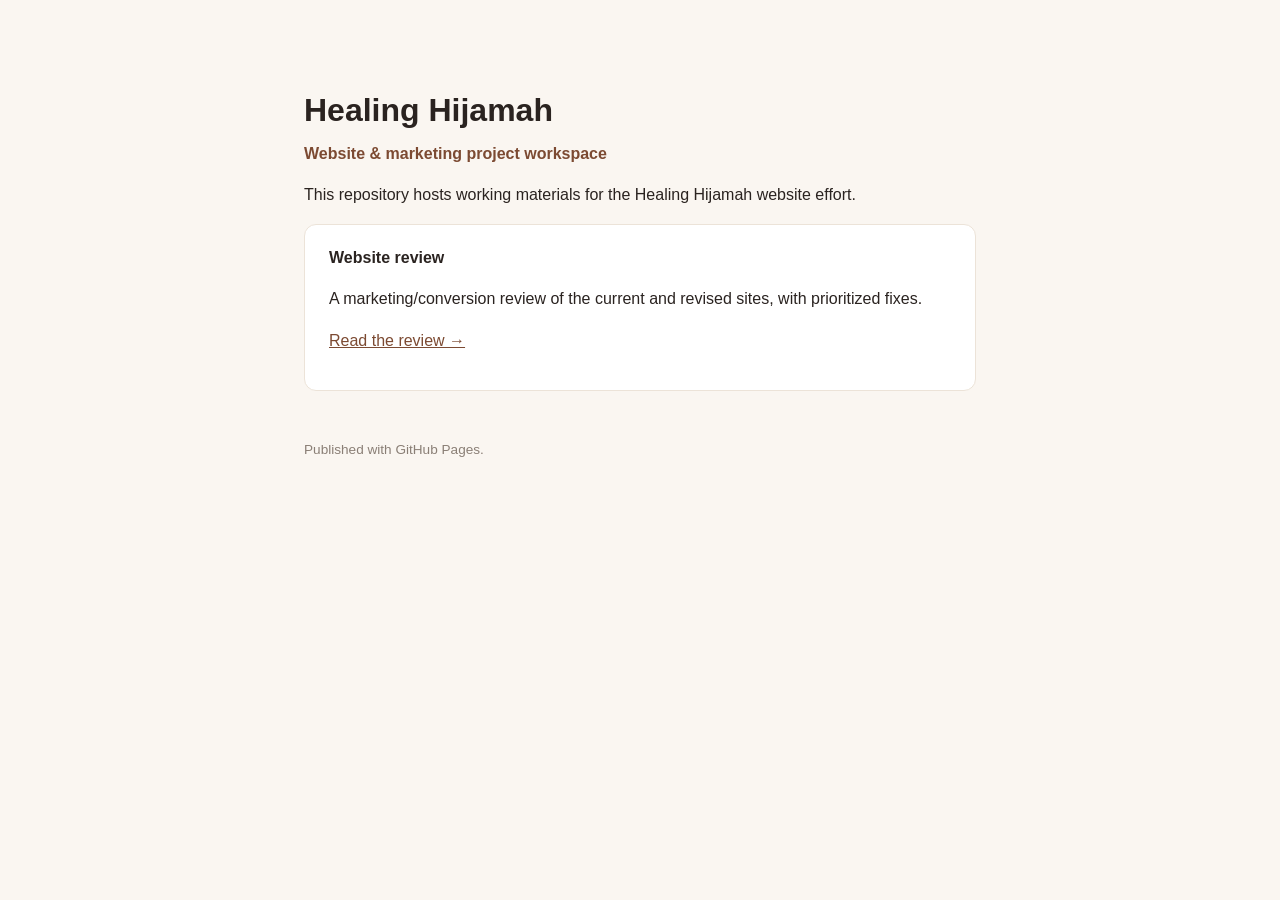
==== index.html @ 4ba26ac6 "Initial commit: website review + GitHub Pages landing" ====
<!DOCTYPE html>
<html lang="en">
<head>
  <meta charset="UTF-8" />
  <meta name="viewport" content="width=device-width, initial-scale=1.0" />
  <title>Healing Hijamah — Project</title>
  <style>
    :root { --ink: #2a2320; --accent: #7c4a32; --bg: #faf6f1; }
    * { box-sizing: border-box; }
    body {
      margin: 0; font-family: -apple-system, Segoe UI, Roboto, Helvetica, Arial, sans-serif;
      color: var(--ink); background: var(--bg); line-height: 1.6;
    }
    .wrap { max-width: 720px; margin: 0 auto; padding: 4rem 1.5rem; }
    h1 { font-size: 2rem; margin-bottom: .25rem; }
    .sub { color: var(--accent); font-weight: 600; margin-top: 0; }
    a { color: var(--accent); }
    .card { background: #fff; border: 1px solid #ece3d8; border-radius: 12px; padding: 1.25rem 1.5rem; margin: 1rem 0; }
    footer { margin-top: 3rem; font-size: .85rem; color: #8a7f76; }
  </style>
</head>
<body>
  <div class="wrap">
    <h1>Healing Hijamah</h1>
    <p class="sub">Website &amp; marketing project workspace</p>
    <p>This repository hosts working materials for the Healing Hijamah website effort.</p>
    <div class="card">
      <strong>Website review</strong>
      <p>A marketing/conversion review of the current and revised sites, with prioritized fixes.</p>
      <p><a href="website-review.md">Read the review &rarr;</a></p>
    </div>
    <footer>Published with GitHub Pages.</footer>
  </div>
</body>
</html>
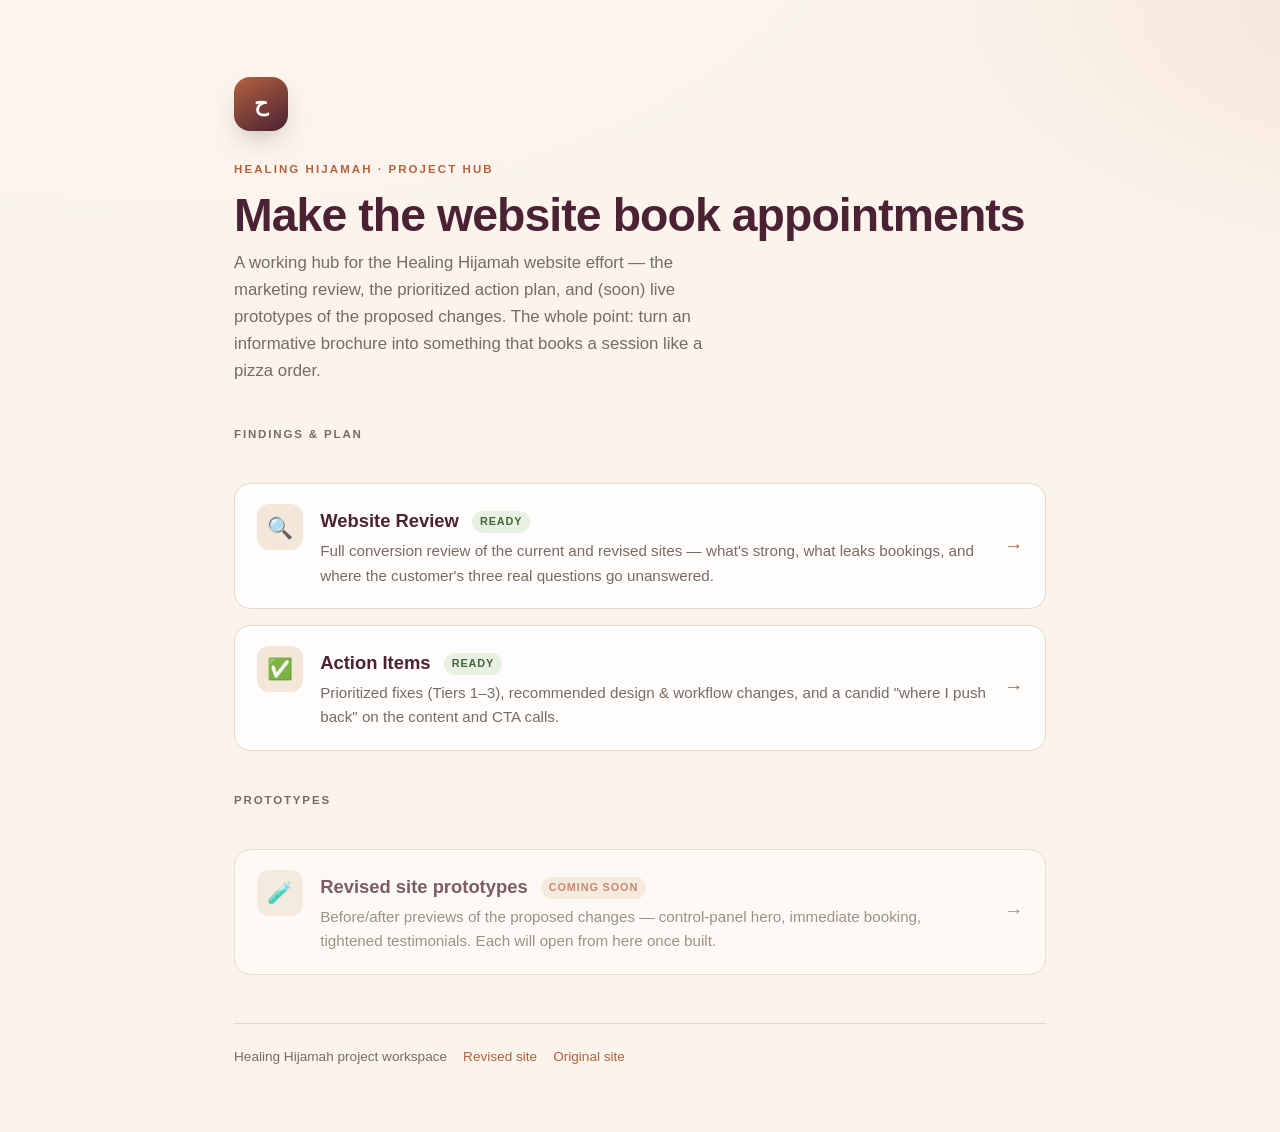
==== commit 4e1313d5: "Add action items, branded project hub, README hub link" ====
--- a/index.html
+++ b/index.html
@@ -3,33 +3,150 @@
 <head>
   <meta charset="UTF-8" />
   <meta name="viewport" content="width=device-width, initial-scale=1.0" />
-  <title>Healing Hijamah — Project</title>
+  <title>Healing Hijamah — Project Hub</title>
   <style>
-    :root { --ink: #2a2320; --accent: #7c4a32; --bg: #faf6f1; }
+    :root {
+      --plum: #4a2233;
+      --plum-deep: #36172459;
+      --clay: #b4623f;
+      --clay-soft: #c98062;
+      --sand: #f3e7da;
+      --cream: #faf4ec;
+      --ink: #2c2220;
+      --muted: #7a6a60;
+      --line: #e7d8c8;
+    }
     * { box-sizing: border-box; }
+    html, body { margin: 0; }
     body {
-      margin: 0; font-family: -apple-system, Segoe UI, Roboto, Helvetica, Arial, sans-serif;
-      color: var(--ink); background: var(--bg); line-height: 1.6;
+      font-family: ui-sans-serif, -apple-system, "Segoe UI", Roboto, Helvetica, Arial, sans-serif;
+      color: var(--ink);
+      background:
+        radial-gradient(1200px 600px at 15% -10%, #fff7ef 0%, rgba(255,247,239,0) 60%),
+        radial-gradient(900px 500px at 110% 0%, #f6e3d6 0%, rgba(246,227,214,0) 55%),
+        var(--cream);
+      line-height: 1.6;
+      min-height: 100vh;
     }
-    .wrap { max-width: 720px; margin: 0 auto; padding: 4rem 1.5rem; }
-    h1 { font-size: 2rem; margin-bottom: .25rem; }
-    .sub { color: var(--accent); font-weight: 600; margin-top: 0; }
-    a { color: var(--accent); }
-    .card { background: #fff; border: 1px solid #ece3d8; border-radius: 12px; padding: 1.25rem 1.5rem; margin: 1rem 0; }
-    footer { margin-top: 3rem; font-size: .85rem; color: #8a7f76; }
+    .wrap { max-width: 860px; margin: 0 auto; padding: clamp(2.5rem, 6vw, 5rem) 1.5rem 4rem; }
+
+    /* Header */
+    .eyebrow {
+      text-transform: uppercase; letter-spacing: .18em; font-size: .72rem; font-weight: 700;
+      color: var(--clay);
+    }
+    h1 {
+      font-size: clamp(2rem, 5vw, 2.9rem); line-height: 1.1; margin: .4rem 0 .6rem;
+      color: var(--plum); letter-spacing: -0.02em;
+    }
+    .lede { color: var(--muted); max-width: 54ch; margin: 0; font-size: 1.05rem; }
+
+    .crest {
+      display: inline-grid; place-items: center; width: 54px; height: 54px; border-radius: 16px;
+      background: linear-gradient(150deg, var(--clay) 0%, var(--plum) 100%);
+      color: #fff; font-weight: 800; font-size: 1.35rem; box-shadow: 0 12px 30px -14px rgba(74,34,51,.6);
+      margin-bottom: 1.1rem;
+    }
+
+    /* Cards */
+    .grid { margin-top: 2.5rem; display: grid; gap: 1rem; }
+    .card {
+      display: flex; gap: 1.1rem; align-items: flex-start;
+      text-decoration: none; color: inherit;
+      background: #fffdfb; border: 1px solid var(--line); border-radius: 16px;
+      padding: 1.25rem 1.35rem;
+      transition: transform .15s ease, box-shadow .15s ease, border-color .15s ease;
+    }
+    .card:hover {
+      transform: translateY(-2px);
+      box-shadow: 0 22px 44px -28px rgba(74,34,51,.55);
+      border-color: var(--clay-soft);
+    }
+    .card .icon {
+      flex: 0 0 auto; width: 46px; height: 46px; border-radius: 12px; display: grid; place-items: center;
+      font-size: 1.3rem; background: var(--sand); color: var(--plum);
+    }
+    .card h3 { margin: .1rem 0 .25rem; font-size: 1.15rem; color: var(--plum); }
+    .card p { margin: 0; color: var(--muted); font-size: .95rem; }
+    .card .go { margin-left: auto; align-self: center; color: var(--clay); font-weight: 700; font-size: 1.2rem; }
+
+    .tag {
+      display: inline-block; font-size: .68rem; font-weight: 700; letter-spacing: .08em;
+      text-transform: uppercase; padding: .15rem .5rem; border-radius: 999px; margin-left: .5rem;
+      vertical-align: middle;
+    }
+    .tag.ready { background: #e8f0e4; color: #46663a; }
+    .tag.soon { background: var(--sand); color: var(--clay); }
+
+    .card.soon { opacity: .72; cursor: default; }
+    .card.soon:hover { transform: none; box-shadow: none; border-color: var(--line); }
+    .card.soon .go { color: var(--muted); }
+
+    .section-label {
+      margin: 2.5rem 0 .25rem; font-size: .72rem; font-weight: 700; letter-spacing: .16em;
+      text-transform: uppercase; color: var(--muted);
+    }
+
+    footer {
+      margin-top: 3rem; padding-top: 1.4rem; border-top: 1px solid var(--line);
+      font-size: .85rem; color: var(--muted); display: flex; flex-wrap: wrap; gap: .4rem 1rem;
+    }
+    footer a { color: var(--clay); text-decoration: none; }
+    footer a:hover { text-decoration: underline; }
   </style>
 </head>
 <body>
   <div class="wrap">
-    <h1>Healing Hijamah</h1>
-    <p class="sub">Website &amp; marketing project workspace</p>
-    <p>This repository hosts working materials for the Healing Hijamah website effort.</p>
-    <div class="card">
-      <strong>Website review</strong>
-      <p>A marketing/conversion review of the current and revised sites, with prioritized fixes.</p>
-      <p><a href="website-review.md">Read the review &rarr;</a></p>
+    <div class="crest">ح</div>
+    <p class="eyebrow">Healing Hijamah · project hub</p>
+    <h1>Make the website book appointments</h1>
+    <p class="lede">
+      A working hub for the Healing Hijamah website effort — the marketing review, the prioritized
+      action plan, and (soon) live prototypes of the proposed changes. The whole point: turn an
+      informative brochure into something that books a session like a pizza order.
+    </p>
+
+    <p class="section-label">Findings &amp; plan</p>
+    <div class="grid">
+      <a class="card" href="website-review.md">
+        <div class="icon">🔍</div>
+        <div>
+          <h3>Website Review <span class="tag ready">Ready</span></h3>
+          <p>Full conversion review of the current and revised sites — what's strong, what leaks
+             bookings, and where the customer's three real questions go unanswered.</p>
+        </div>
+        <div class="go">&rarr;</div>
+      </a>
+
+      <a class="card" href="action-items.md">
+        <div class="icon">✅</div>
+        <div>
+          <h3>Action Items <span class="tag ready">Ready</span></h3>
+          <p>Prioritized fixes (Tiers 1–3), recommended design &amp; workflow changes, and a candid
+             "where I push back" on the content and CTA calls.</p>
+        </div>
+        <div class="go">&rarr;</div>
+      </a>
     </div>
-    <footer>Published with GitHub Pages.</footer>
+
+    <p class="section-label">Prototypes</p>
+    <div class="grid">
+      <div class="card soon">
+        <div class="icon">🧪</div>
+        <div>
+          <h3>Revised site prototypes <span class="tag soon">Coming soon</span></h3>
+          <p>Before/after previews of the proposed changes — control-panel hero, immediate booking,
+             tightened testimonials. Each will open from here once built.</p>
+        </div>
+        <div class="go">&rarr;</div>
+      </div>
+    </div>
+
+    <footer>
+      <span>Healing Hijamah project workspace</span>
+      <a href="https://healing-hijamah.vercel.app/">Revised site</a>
+      <a href="https://www.healinghijamah.com/">Original site</a>
+    </footer>
   </div>
 </body>
 </html>
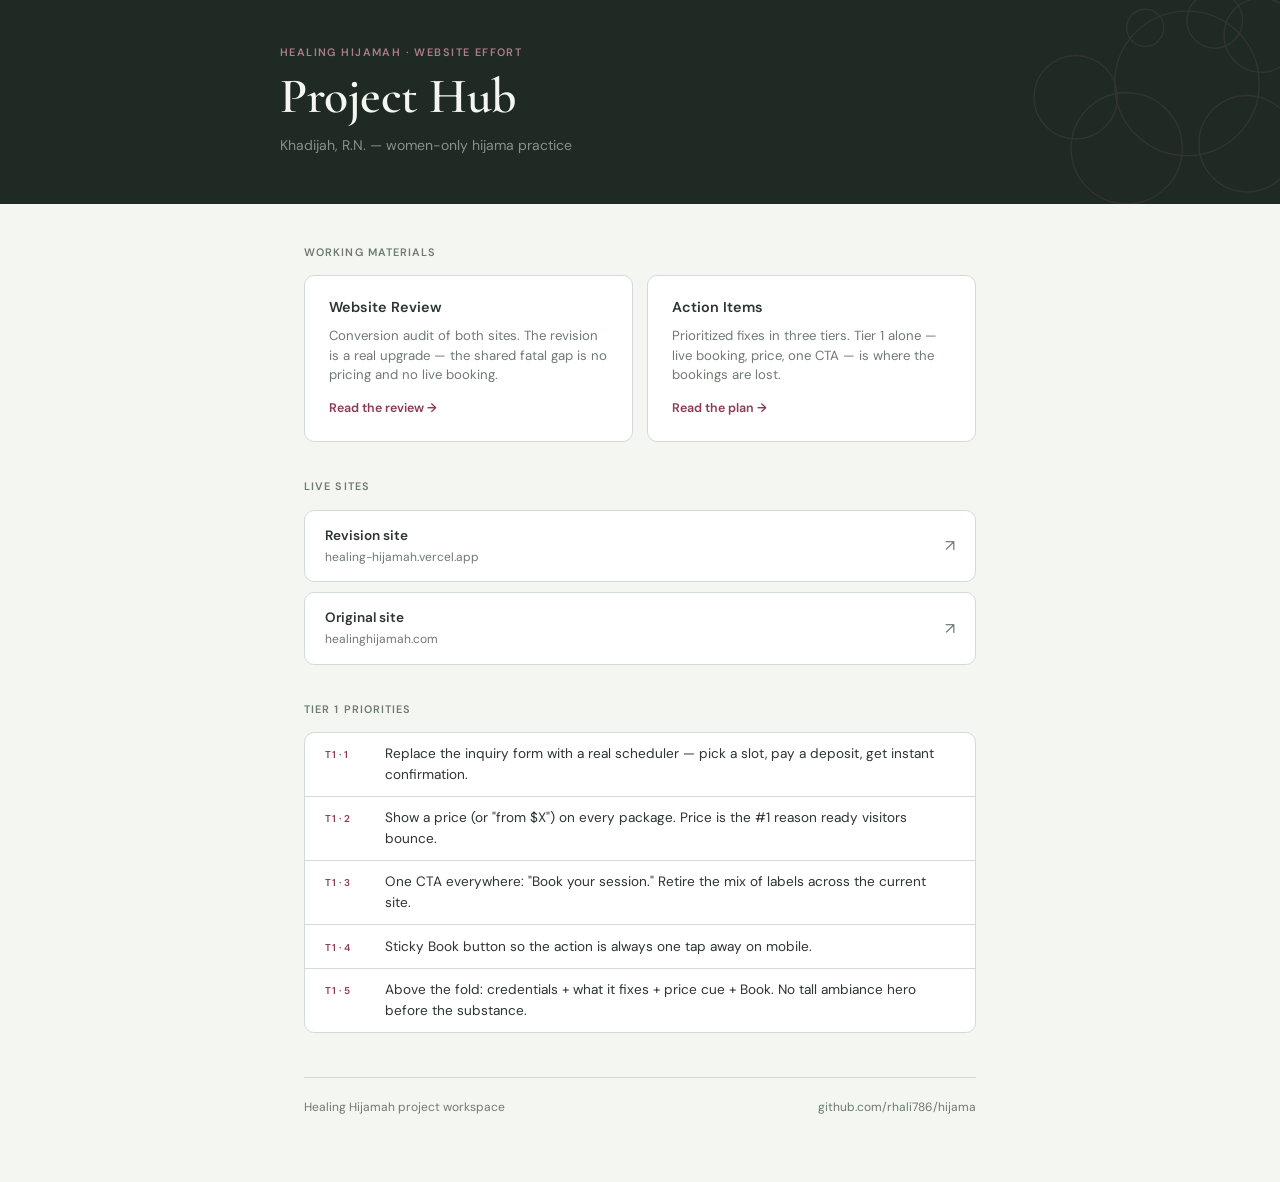
==== commit eb957a77: "Add HTML pages for review and action items with shared design system Converts website-review.md and " ====
--- a/index.html
+++ b/index.html
@@ -4,149 +4,97 @@
   <meta charset="UTF-8" />
   <meta name="viewport" content="width=device-width, initial-scale=1.0" />
   <title>Healing Hijamah — Project Hub</title>
-  <style>
-    :root {
-      --plum: #4a2233;
-      --plum-deep: #36172459;
-      --clay: #b4623f;
-      --clay-soft: #c98062;
-      --sand: #f3e7da;
-      --cream: #faf4ec;
-      --ink: #2c2220;
-      --muted: #7a6a60;
-      --line: #e7d8c8;
-    }
-    * { box-sizing: border-box; }
-    html, body { margin: 0; }
-    body {
-      font-family: ui-sans-serif, -apple-system, "Segoe UI", Roboto, Helvetica, Arial, sans-serif;
-      color: var(--ink);
-      background:
-        radial-gradient(1200px 600px at 15% -10%, #fff7ef 0%, rgba(255,247,239,0) 60%),
-        radial-gradient(900px 500px at 110% 0%, #f6e3d6 0%, rgba(246,227,214,0) 55%),
-        var(--cream);
-      line-height: 1.6;
-      min-height: 100vh;
-    }
-    .wrap { max-width: 860px; margin: 0 auto; padding: clamp(2.5rem, 6vw, 5rem) 1.5rem 4rem; }
-
-    /* Header */
-    .eyebrow {
-      text-transform: uppercase; letter-spacing: .18em; font-size: .72rem; font-weight: 700;
-      color: var(--clay);
-    }
-    h1 {
-      font-size: clamp(2rem, 5vw, 2.9rem); line-height: 1.1; margin: .4rem 0 .6rem;
-      color: var(--plum); letter-spacing: -0.02em;
-    }
-    .lede { color: var(--muted); max-width: 54ch; margin: 0; font-size: 1.05rem; }
-
-    .crest {
-      display: inline-grid; place-items: center; width: 54px; height: 54px; border-radius: 16px;
-      background: linear-gradient(150deg, var(--clay) 0%, var(--plum) 100%);
-      color: #fff; font-weight: 800; font-size: 1.35rem; box-shadow: 0 12px 30px -14px rgba(74,34,51,.6);
-      margin-bottom: 1.1rem;
-    }
-
-    /* Cards */
-    .grid { margin-top: 2.5rem; display: grid; gap: 1rem; }
-    .card {
-      display: flex; gap: 1.1rem; align-items: flex-start;
-      text-decoration: none; color: inherit;
-      background: #fffdfb; border: 1px solid var(--line); border-radius: 16px;
-      padding: 1.25rem 1.35rem;
-      transition: transform .15s ease, box-shadow .15s ease, border-color .15s ease;
-    }
-    .card:hover {
-      transform: translateY(-2px);
-      box-shadow: 0 22px 44px -28px rgba(74,34,51,.55);
-      border-color: var(--clay-soft);
-    }
-    .card .icon {
-      flex: 0 0 auto; width: 46px; height: 46px; border-radius: 12px; display: grid; place-items: center;
-      font-size: 1.3rem; background: var(--sand); color: var(--plum);
-    }
-    .card h3 { margin: .1rem 0 .25rem; font-size: 1.15rem; color: var(--plum); }
-    .card p { margin: 0; color: var(--muted); font-size: .95rem; }
-    .card .go { margin-left: auto; align-self: center; color: var(--clay); font-weight: 700; font-size: 1.2rem; }
-
-    .tag {
-      display: inline-block; font-size: .68rem; font-weight: 700; letter-spacing: .08em;
-      text-transform: uppercase; padding: .15rem .5rem; border-radius: 999px; margin-left: .5rem;
-      vertical-align: middle;
-    }
-    .tag.ready { background: #e8f0e4; color: #46663a; }
-    .tag.soon { background: var(--sand); color: var(--clay); }
-
-    .card.soon { opacity: .72; cursor: default; }
-    .card.soon:hover { transform: none; box-shadow: none; border-color: var(--line); }
-    .card.soon .go { color: var(--muted); }
-
-    .section-label {
-      margin: 2.5rem 0 .25rem; font-size: .72rem; font-weight: 700; letter-spacing: .16em;
-      text-transform: uppercase; color: var(--muted);
-    }
-
-    footer {
-      margin-top: 3rem; padding-top: 1.4rem; border-top: 1px solid var(--line);
-      font-size: .85rem; color: var(--muted); display: flex; flex-wrap: wrap; gap: .4rem 1rem;
-    }
-    footer a { color: var(--clay); text-decoration: none; }
-    footer a:hover { text-decoration: underline; }
-  </style>
+  <link rel="stylesheet" href="style.css" />
 </head>
 <body>
-  <div class="wrap">
-    <div class="crest">ح</div>
-    <p class="eyebrow">Healing Hijamah · project hub</p>
-    <h1>Make the website book appointments</h1>
-    <p class="lede">
-      A working hub for the Healing Hijamah website effort — the marketing review, the prioritized
-      action plan, and (soon) live prototypes of the proposed changes. The whole point: turn an
-      informative brochure into something that books a session like a pizza order.
-    </p>
 
-    <p class="section-label">Findings &amp; plan</p>
-    <div class="grid">
-      <a class="card" href="website-review.md">
-        <div class="icon">🔍</div>
-        <div>
-          <h3>Website Review <span class="tag ready">Ready</span></h3>
-          <p>Full conversion review of the current and revised sites — what's strong, what leaks
-             bookings, and where the customer's three real questions go unanswered.</p>
-        </div>
-        <div class="go">&rarr;</div>
+  <header class="site-header">
+    <!-- Cup mark circles: the rings left on skin by hijama cups -->
+    <svg class="cups" viewBox="0 0 320 220" xmlns="http://www.w3.org/2000/svg" aria-hidden="true">
+      <circle cx="220" cy="90"  r="78"  fill="none" stroke="#c7788d" stroke-width="1.5"/>
+      <circle cx="285" cy="155" r="52"  fill="none" stroke="#c7788d" stroke-width="1.5"/>
+      <circle cx="155" cy="160" r="60"  fill="none" stroke="#c7788d" stroke-width="1.5"/>
+      <circle cx="300" cy="38"  r="40"  fill="none" stroke="#c7788d" stroke-width="1.5"/>
+      <circle cx="100" cy="105" r="45"  fill="none" stroke="#c7788d" stroke-width="1.5"/>
+      <circle cx="250" cy="22"  r="30"  fill="none" stroke="#c7788d" stroke-width="1.5"/>
+      <circle cx="175" cy="30"  r="20"  fill="none" stroke="#c7788d" stroke-width="1.5"/>
+    </svg>
+    <div class="inner">
+      <p class="eyebrow">Healing Hijamah · Website Effort</p>
+      <h1>Project Hub</h1>
+      <p class="sub">Khadijah, R.N. — women-only hijama practice</p>
+    </div>
+  </header>
+
+  <main class="main">
+
+    <p class="section-label">Working materials</p>
+
+    <div class="doc-grid">
+      <a href="website-review.html" class="doc-card">
+        <strong>Website Review</strong>
+        <p>Conversion audit of both sites. The revision is a real upgrade — the shared fatal gap is no pricing and no live booking.</p>
+        <span class="read">Read the review →</span>
       </a>
-
-      <a class="card" href="action-items.md">
-        <div class="icon">✅</div>
-        <div>
-          <h3>Action Items <span class="tag ready">Ready</span></h3>
-          <p>Prioritized fixes (Tiers 1–3), recommended design &amp; workflow changes, and a candid
-             "where I push back" on the content and CTA calls.</p>
-        </div>
-        <div class="go">&rarr;</div>
+      <a href="action-items.html" class="doc-card">
+        <strong>Action Items</strong>
+        <p>Prioritized fixes in three tiers. Tier 1 alone — live booking, price, one CTA — is where the bookings are lost.</p>
+        <span class="read">Read the plan →</span>
       </a>
     </div>
 
-    <p class="section-label">Prototypes</p>
-    <div class="grid">
-      <div class="card soon">
-        <div class="icon">🧪</div>
-        <div>
-          <h3>Revised site prototypes <span class="tag soon">Coming soon</span></h3>
-          <p>Before/after previews of the proposed changes — control-panel hero, immediate booking,
-             tightened testimonials. Each will open from here once built.</p>
+    <div class="section-gap">
+      <p class="section-label">Live sites</p>
+      <div class="ext-stack">
+        <a href="https://healing-hijamah.vercel.app/" class="ext-card" target="_blank" rel="noopener">
+          <div>
+            <div class="label">Revision site</div>
+            <div class="url">healing-hijamah.vercel.app</div>
+          </div>
+          <span class="arrow">↗</span>
+        </a>
+        <a href="https://www.healinghijamah.com/" class="ext-card" target="_blank" rel="noopener">
+          <div>
+            <div class="label">Original site</div>
+            <div class="url">healinghijamah.com</div>
+          </div>
+          <span class="arrow">↗</span>
+        </a>
+      </div>
+    </div>
+
+    <div class="section-gap">
+      <p class="section-label">Tier 1 priorities</p>
+      <div class="priorities">
+        <div class="priority-row">
+          <span class="p-tag">T1 · 1</span>
+          <span class="p-text">Replace the inquiry form with a real scheduler — pick a slot, pay a deposit, get instant confirmation.</span>
         </div>
-        <div class="go">&rarr;</div>
+        <div class="priority-row">
+          <span class="p-tag">T1 · 2</span>
+          <span class="p-text">Show a price (or "from $X") on every package. Price is the #1 reason ready visitors bounce.</span>
+        </div>
+        <div class="priority-row">
+          <span class="p-tag">T1 · 3</span>
+          <span class="p-text">One CTA everywhere: "Book your session." Retire the mix of labels across the current site.</span>
+        </div>
+        <div class="priority-row">
+          <span class="p-tag">T1 · 4</span>
+          <span class="p-text">Sticky Book button so the action is always one tap away on mobile.</span>
+        </div>
+        <div class="priority-row">
+          <span class="p-tag">T1 · 5</span>
+          <span class="p-text">Above the fold: credentials + what it fixes + price cue + Book. No tall ambiance hero before the substance.</span>
+        </div>
       </div>
     </div>
 
     <footer>
       <span>Healing Hijamah project workspace</span>
-      <a href="https://healing-hijamah.vercel.app/">Revised site</a>
-      <a href="https://www.healinghijamah.com/">Original site</a>
+      <a href="https://github.com/rhali786/hijama" target="_blank" rel="noopener">github.com/rhali786/hijama</a>
     </footer>
-  </div>
+
+  </main>
+
 </body>
 </html>
--- a/style.css
+++ b/style.css
@@ -0,0 +1,339 @@
+@import url('https://fonts.googleapis.com/css2?family=Cormorant+Garamond:wght@400;600&family=DM+Sans:opsz,wght@9..40,400;9..40,500;9..40,600&display=swap');
+
+:root {
+  --bg:      #f4f6f2;
+  --surface: #ffffff;
+  --dark:    #1e2a23;
+  --ink:     #2c3530;
+  --muted:   #6e7a72;
+  --accent:  #8b3a52;
+  --rule:    #d4dbd6;
+}
+
+* { box-sizing: border-box; margin: 0; padding: 0; }
+
+body {
+  font-family: 'DM Sans', system-ui, sans-serif;
+  background: var(--bg);
+  color: var(--ink);
+  line-height: 1.6;
+}
+
+/* ── Header ───────────────────────────────── */
+.site-header {
+  background: var(--dark);
+  padding: 2.75rem 1.5rem 3rem;
+  position: relative;
+  overflow: hidden;
+}
+
+.site-header.compact {
+  padding: 1.5rem 1.5rem 2rem;
+}
+
+.cups {
+  position: absolute;
+  right: 0;
+  top: 0;
+  height: 100%;
+  width: auto;
+  pointer-events: none;
+  opacity: 0.12;
+}
+
+.site-header .inner {
+  position: relative;
+  max-width: 720px;
+  margin: 0 auto;
+}
+
+.page-nav {
+  display: inline-block;
+  font-size: 0.75rem;
+  font-weight: 600;
+  letter-spacing: 0.05em;
+  color: rgba(244, 246, 242, 0.45);
+  text-decoration: none;
+  margin-bottom: 1rem;
+}
+
+.page-nav:hover { color: rgba(244, 246, 242, 0.75); }
+
+.eyebrow {
+  font-size: 0.68rem;
+  font-weight: 600;
+  letter-spacing: 0.13em;
+  text-transform: uppercase;
+  color: rgba(199, 140, 155, 0.85);
+  margin-bottom: 0.5rem;
+}
+
+h1 {
+  font-family: 'Cormorant Garamond', Georgia, serif;
+  font-size: clamp(2rem, 5.5vw, 3.1rem);
+  font-weight: 600;
+  color: #f4f6f2;
+  line-height: 1.1;
+  letter-spacing: -0.01em;
+}
+
+.site-header .sub {
+  margin-top: 0.6rem;
+  font-size: 0.875rem;
+  color: rgba(244, 246, 242, 0.5);
+}
+
+/* ── Main layout ──────────────────────────── */
+.main {
+  max-width: 720px;
+  margin: 0 auto;
+  padding: 2.5rem 1.5rem 4rem;
+}
+
+/* ── Section label ────────────────────────── */
+.section-label {
+  font-size: 0.68rem;
+  font-weight: 600;
+  letter-spacing: 0.1em;
+  text-transform: uppercase;
+  color: var(--muted);
+  margin-bottom: 0.875rem;
+}
+
+.section-gap { margin-top: 2.25rem; }
+
+/* ── Hub: doc cards ───────────────────────── */
+.doc-grid {
+  display: grid;
+  grid-template-columns: 1fr 1fr;
+  gap: 0.875rem;
+}
+
+@media (max-width: 480px) {
+  .doc-grid { grid-template-columns: 1fr; }
+}
+
+.doc-card {
+  background: var(--surface);
+  border: 1px solid var(--rule);
+  border-radius: 10px;
+  padding: 1.25rem 1.5rem 1.375rem;
+  text-decoration: none;
+  color: inherit;
+  display: flex;
+  flex-direction: column;
+  transition: border-color 0.15s, box-shadow 0.15s;
+}
+
+.doc-card:hover {
+  border-color: var(--accent);
+  box-shadow: 0 2px 14px rgba(139, 58, 82, 0.07);
+}
+
+.doc-card strong {
+  display: block;
+  font-size: 0.9rem;
+  font-weight: 600;
+  margin-bottom: 0.4rem;
+}
+
+.doc-card p {
+  font-size: 0.825rem;
+  color: var(--muted);
+  line-height: 1.5;
+  flex: 1;
+}
+
+.doc-card .read {
+  display: inline-block;
+  margin-top: 0.875rem;
+  font-size: 0.78rem;
+  font-weight: 600;
+  color: var(--accent);
+}
+
+/* ── Hub: external site cards ─────────────── */
+.ext-stack {
+  display: flex;
+  flex-direction: column;
+  gap: 0.625rem;
+}
+
+.ext-card {
+  background: var(--surface);
+  border: 1px solid var(--rule);
+  border-radius: 10px;
+  padding: 0.875rem 1.25rem;
+  display: flex;
+  align-items: center;
+  justify-content: space-between;
+  text-decoration: none;
+  color: inherit;
+  transition: border-color 0.15s;
+}
+
+.ext-card:hover { border-color: var(--accent); }
+
+.ext-card .label { font-size: 0.85rem; font-weight: 600; }
+.ext-card .url   { font-size: 0.75rem; color: var(--muted); margin-top: 0.1rem; }
+.ext-card .arrow { color: var(--muted); font-size: 1rem; margin-left: 1rem; flex-shrink: 0; }
+
+/* ── Hub: priority list ───────────────────── */
+.priorities {
+  background: var(--surface);
+  border: 1px solid var(--rule);
+  border-radius: 10px;
+  overflow: hidden;
+}
+
+.priority-row {
+  display: flex;
+  gap: 1rem;
+  align-items: baseline;
+  padding: 0.7rem 1.25rem;
+  border-bottom: 1px solid var(--rule);
+}
+
+.priority-row:last-child { border-bottom: none; }
+
+.p-tag {
+  font-size: 0.62rem;
+  font-weight: 600;
+  letter-spacing: 0.06em;
+  text-transform: uppercase;
+  color: var(--accent);
+  flex-shrink: 0;
+  width: 2.75rem;
+  padding-top: 0.1rem;
+}
+
+.p-text {
+  font-size: 0.85rem;
+  color: var(--ink);
+  line-height: 1.5;
+}
+
+/* ── Content pages ────────────────────────── */
+.content h2 {
+  font-family: 'Cormorant Garamond', Georgia, serif;
+  font-size: 1.6rem;
+  font-weight: 600;
+  color: var(--dark);
+  margin-top: 2.5rem;
+  padding-top: 2rem;
+  border-top: 1px solid var(--rule);
+  margin-bottom: 0.625rem;
+  line-height: 1.2;
+}
+
+.content h2:first-child {
+  border-top: none;
+  padding-top: 0;
+  margin-top: 0;
+}
+
+.content h3 {
+  font-size: 0.75rem;
+  font-weight: 700;
+  text-transform: uppercase;
+  letter-spacing: 0.09em;
+  color: var(--muted);
+  margin-top: 1.75rem;
+  margin-bottom: 0.5rem;
+}
+
+.content p {
+  font-size: 0.9rem;
+  color: var(--ink);
+  margin-bottom: 0.75rem;
+  line-height: 1.7;
+}
+
+.content ul,
+.content ol {
+  margin: 0.5rem 0 0.875rem 1.25rem;
+}
+
+.content li {
+  font-size: 0.9rem;
+  color: var(--ink);
+  line-height: 1.65;
+  margin-bottom: 0.45rem;
+}
+
+.content li::marker { color: var(--accent); }
+
+.content strong { font-weight: 600; }
+.content em     { font-style: italic; }
+.content a      { color: var(--accent); }
+
+.callout {
+  background: var(--surface);
+  border-left: 3px solid var(--accent);
+  border-radius: 0 8px 8px 0;
+  padding: 1rem 1.25rem;
+  margin: 0.5rem 0 1.25rem;
+}
+
+.callout p {
+  margin: 0;
+  font-size: 0.9rem;
+  line-height: 1.65;
+}
+
+.tier-block {
+  background: var(--surface);
+  border: 1px solid var(--rule);
+  border-radius: 10px;
+  overflow: hidden;
+  margin: 0.75rem 0 1.25rem;
+}
+
+.tier-row {
+  display: flex;
+  gap: 1rem;
+  padding: 0.75rem 1.25rem;
+  border-bottom: 1px solid var(--rule);
+  align-items: baseline;
+}
+
+.tier-row:last-child { border-bottom: none; }
+
+.tier-n {
+  font-size: 0.7rem;
+  font-weight: 700;
+  color: var(--accent);
+  flex-shrink: 0;
+  width: 1.25rem;
+  padding-top: 0.12rem;
+  letter-spacing: 0.03em;
+}
+
+.tier-text {
+  font-size: 0.875rem;
+  line-height: 1.6;
+  color: var(--ink);
+}
+
+.tier-text strong { font-weight: 600; }
+
+/* ── Footer ───────────────────────────────── */
+footer {
+  border-top: 1px solid var(--rule);
+  margin-top: 2.75rem;
+  padding-top: 1.25rem;
+  font-size: 0.75rem;
+  color: var(--muted);
+  display: flex;
+  justify-content: space-between;
+  align-items: center;
+  flex-wrap: wrap;
+  gap: 0.5rem;
+}
+
+footer a { color: var(--muted); text-decoration: none; }
+footer a:hover { color: var(--accent); }
+
+@media (prefers-reduced-motion: reduce) {
+  * { transition: none !important; }
+}
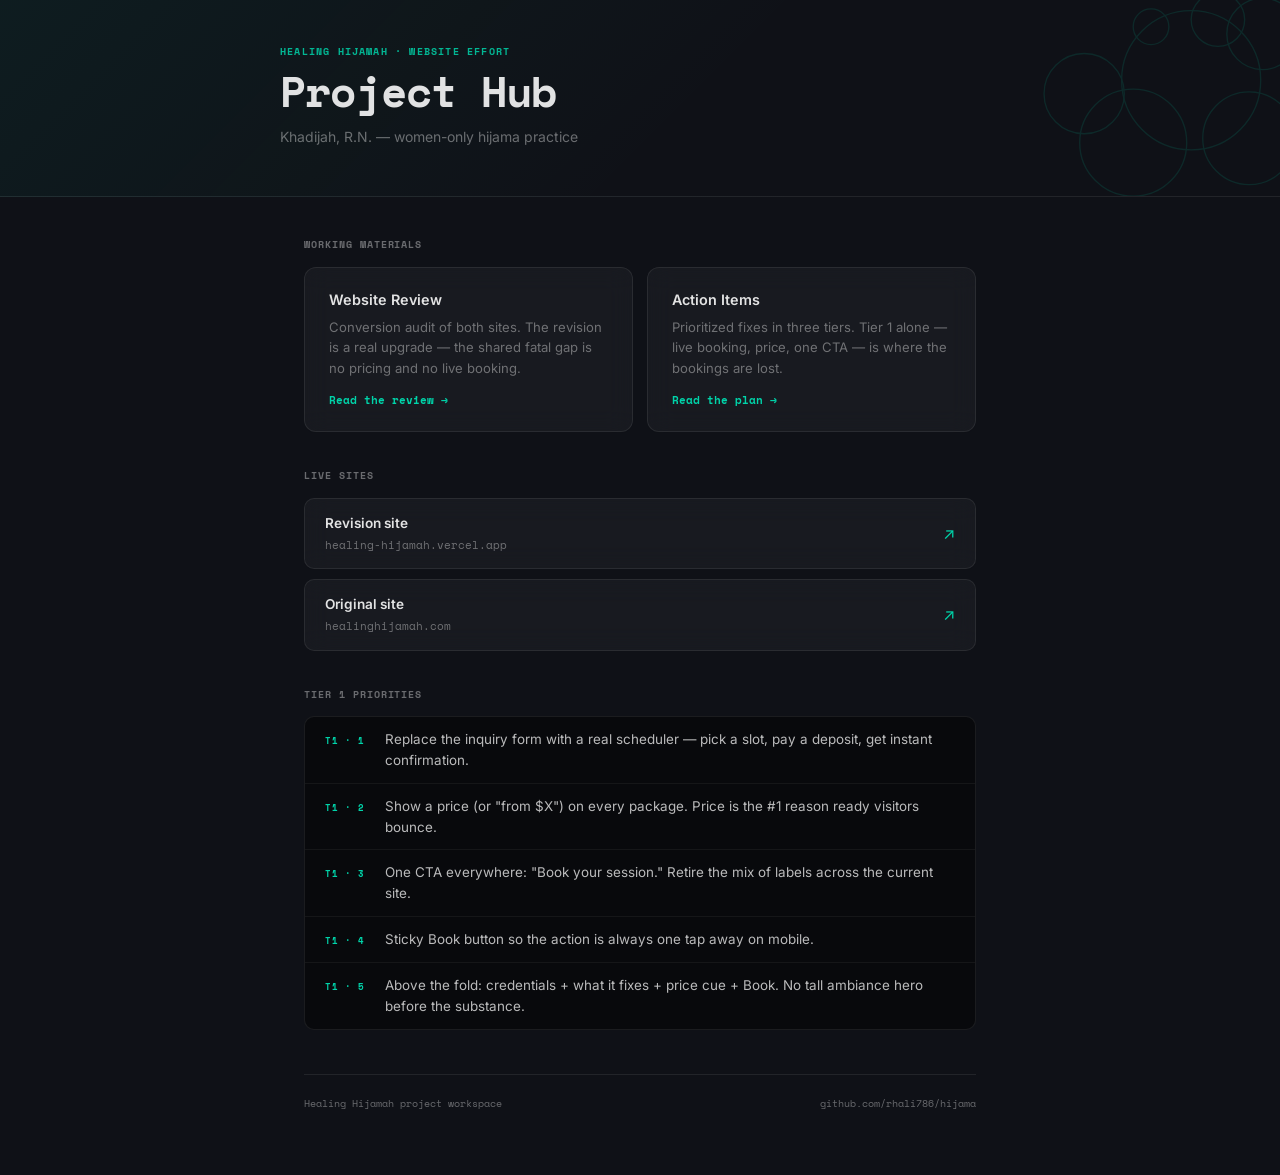
==== commit 424aca30: "Auto-save: action-items.html, index.html, style.css, website-review.html" ====
--- a/index.html
+++ b/index.html
@@ -11,13 +11,13 @@
   <header class="site-header">
     <!-- Cup mark circles: the rings left on skin by hijama cups -->
     <svg class="cups" viewBox="0 0 320 220" xmlns="http://www.w3.org/2000/svg" aria-hidden="true">
-      <circle cx="220" cy="90"  r="78"  fill="none" stroke="#c7788d" stroke-width="1.5"/>
-      <circle cx="285" cy="155" r="52"  fill="none" stroke="#c7788d" stroke-width="1.5"/>
-      <circle cx="155" cy="160" r="60"  fill="none" stroke="#c7788d" stroke-width="1.5"/>
-      <circle cx="300" cy="38"  r="40"  fill="none" stroke="#c7788d" stroke-width="1.5"/>
-      <circle cx="100" cy="105" r="45"  fill="none" stroke="#c7788d" stroke-width="1.5"/>
-      <circle cx="250" cy="22"  r="30"  fill="none" stroke="#c7788d" stroke-width="1.5"/>
-      <circle cx="175" cy="30"  r="20"  fill="none" stroke="#c7788d" stroke-width="1.5"/>
+      <circle cx="220" cy="90"  r="78"  fill="none" stroke="currentColor" stroke-width="1.5"/>
+      <circle cx="285" cy="155" r="52"  fill="none" stroke="currentColor" stroke-width="1.5"/>
+      <circle cx="155" cy="160" r="60"  fill="none" stroke="currentColor" stroke-width="1.5"/>
+      <circle cx="300" cy="38"  r="40"  fill="none" stroke="currentColor" stroke-width="1.5"/>
+      <circle cx="100" cy="105" r="45"  fill="none" stroke="currentColor" stroke-width="1.5"/>
+      <circle cx="250" cy="22"  r="30"  fill="none" stroke="currentColor" stroke-width="1.5"/>
+      <circle cx="175" cy="30"  r="20"  fill="none" stroke="currentColor" stroke-width="1.5"/>
     </svg>
     <div class="inner">
       <p class="eyebrow">Healing Hijamah · Website Effort</p>
--- a/style.css
+++ b/style.css
@@ -1,30 +1,34 @@
-@import url('https://fonts.googleapis.com/css2?family=Cormorant+Garamond:wght@400;600&family=DM+Sans:opsz,wght@9..40,400;9..40,500;9..40,600&display=swap');
+@import url('https://fonts.googleapis.com/css2?family=Space+Mono:wght@400;700&family=Inter:opsz,wght@14..32,400;14..32,500;14..32,600&display=swap');
 
 :root {
-  --bg:      #f4f6f2;
-  --surface: #ffffff;
-  --dark:    #1e2a23;
-  --ink:     #2c3530;
-  --muted:   #6e7a72;
-  --accent:  #8b3a52;
-  --rule:    #d4dbd6;
+  --bg:           #0f1117;
+  --surface:      rgba(255, 255, 255, 0.04);
+  --surface-hov:  rgba(255, 255, 255, 0.07);
+  --border:       rgba(255, 255, 255, 0.08);
+  --border-hov:   rgba(0, 212, 170, 0.45);
+  --accent:       #00d4aa;
+  --ink:          rgba(255, 255, 255, 0.88);
+  --muted:        rgba(255, 255, 255, 0.38);
+  --terminal-bg:  rgba(0, 0, 0, 0.45);
 }
 
 * { box-sizing: border-box; margin: 0; padding: 0; }
 
 body {
-  font-family: 'DM Sans', system-ui, sans-serif;
+  font-family: 'Inter', system-ui, sans-serif;
   background: var(--bg);
   color: var(--ink);
   line-height: 1.6;
+  min-height: 100vh;
 }
 
 /* ── Header ───────────────────────────────── */
 .site-header {
-  background: var(--dark);
   padding: 2.75rem 1.5rem 3rem;
   position: relative;
   overflow: hidden;
+  background: linear-gradient(135deg, rgba(0, 212, 170, 0.06) 0%, transparent 55%);
+  border-bottom: 1px solid var(--border);
 }
 
 .site-header.compact {
@@ -39,6 +43,7 @@
   width: auto;
   pointer-events: none;
   opacity: 0.12;
+  color: var(--accent);
 }
 
 .site-header .inner {
@@ -49,38 +54,42 @@
 
 .page-nav {
   display: inline-block;
-  font-size: 0.75rem;
-  font-weight: 600;
-  letter-spacing: 0.05em;
-  color: rgba(244, 246, 242, 0.45);
+  font-family: 'Space Mono', monospace;
+  font-size: 0.7rem;
+  font-weight: 400;
+  letter-spacing: 0.04em;
+  color: var(--muted);
   text-decoration: none;
   margin-bottom: 1rem;
-}
-
-.page-nav:hover { color: rgba(244, 246, 242, 0.75); }
+  transition: color 0.15s;
+}
+
+.page-nav:hover { color: var(--accent); }
 
 .eyebrow {
-  font-size: 0.68rem;
-  font-weight: 600;
-  letter-spacing: 0.13em;
+  font-family: 'Space Mono', monospace;
+  font-size: 0.62rem;
+  font-weight: 700;
+  letter-spacing: 0.12em;
   text-transform: uppercase;
-  color: rgba(199, 140, 155, 0.85);
+  color: var(--accent);
+  opacity: 0.85;
   margin-bottom: 0.5rem;
 }
 
 h1 {
-  font-family: 'Cormorant Garamond', Georgia, serif;
-  font-size: clamp(2rem, 5.5vw, 3.1rem);
-  font-weight: 600;
-  color: #f4f6f2;
+  font-family: 'Space Mono', monospace;
+  font-size: clamp(1.7rem, 4.8vw, 2.7rem);
+  font-weight: 700;
+  color: var(--ink);
   line-height: 1.1;
-  letter-spacing: -0.01em;
+  letter-spacing: -0.02em;
 }
 
 .site-header .sub {
-  margin-top: 0.6rem;
+  margin-top: 0.65rem;
   font-size: 0.875rem;
-  color: rgba(244, 246, 242, 0.5);
+  color: var(--muted);
 }
 
 /* ── Main layout ──────────────────────────── */
@@ -92,8 +101,9 @@
 
 /* ── Section label ────────────────────────── */
 .section-label {
-  font-size: 0.68rem;
-  font-weight: 600;
+  font-family: 'Space Mono', monospace;
+  font-size: 0.6rem;
+  font-weight: 700;
   letter-spacing: 0.1em;
   text-transform: uppercase;
   color: var(--muted);
@@ -115,19 +125,22 @@
 
 .doc-card {
   background: var(--surface);
-  border: 1px solid var(--rule);
-  border-radius: 10px;
+  border: 1px solid var(--border);
+  border-radius: 12px;
   padding: 1.25rem 1.5rem 1.375rem;
   text-decoration: none;
   color: inherit;
   display: flex;
   flex-direction: column;
-  transition: border-color 0.15s, box-shadow 0.15s;
+  backdrop-filter: blur(12px);
+  -webkit-backdrop-filter: blur(12px);
+  transition: border-color 0.2s, background 0.2s, box-shadow 0.2s;
 }
 
 .doc-card:hover {
-  border-color: var(--accent);
-  box-shadow: 0 2px 14px rgba(139, 58, 82, 0.07);
+  border-color: var(--border-hov);
+  background: var(--surface-hov);
+  box-shadow: 0 0 28px rgba(0, 212, 170, 0.07);
 }
 
 .doc-card strong {
@@ -135,20 +148,22 @@
   font-size: 0.9rem;
   font-weight: 600;
   margin-bottom: 0.4rem;
+  color: var(--ink);
 }
 
 .doc-card p {
-  font-size: 0.825rem;
-  color: var(--muted);
-  line-height: 1.5;
+  font-size: 0.82rem;
+  color: var(--muted);
+  line-height: 1.55;
   flex: 1;
 }
 
 .doc-card .read {
   display: inline-block;
   margin-top: 0.875rem;
-  font-size: 0.78rem;
-  font-weight: 600;
+  font-family: 'Space Mono', monospace;
+  font-size: 0.68rem;
+  font-weight: 700;
   color: var(--accent);
 }
 
@@ -161,7 +176,7 @@
 
 .ext-card {
   background: var(--surface);
-  border: 1px solid var(--rule);
+  border: 1px solid var(--border);
   border-radius: 10px;
   padding: 0.875rem 1.25rem;
   display: flex;
@@ -169,19 +184,24 @@
   justify-content: space-between;
   text-decoration: none;
   color: inherit;
-  transition: border-color 0.15s;
-}
-
-.ext-card:hover { border-color: var(--accent); }
+  backdrop-filter: blur(12px);
+  -webkit-backdrop-filter: blur(12px);
+  transition: border-color 0.2s, background 0.2s;
+}
+
+.ext-card:hover {
+  border-color: var(--border-hov);
+  background: var(--surface-hov);
+}
 
 .ext-card .label { font-size: 0.85rem; font-weight: 600; }
-.ext-card .url   { font-size: 0.75rem; color: var(--muted); margin-top: 0.1rem; }
-.ext-card .arrow { color: var(--muted); font-size: 1rem; margin-left: 1rem; flex-shrink: 0; }
-
-/* ── Hub: priority list ───────────────────── */
+.ext-card .url   { font-family: 'Space Mono', monospace; font-size: 0.68rem; color: var(--muted); margin-top: 0.15rem; }
+.ext-card .arrow { color: var(--accent); font-size: 1rem; margin-left: 1rem; flex-shrink: 0; }
+
+/* ── Hub: priority list (terminal style) ──── */
 .priorities {
-  background: var(--surface);
-  border: 1px solid var(--rule);
+  background: var(--terminal-bg);
+  border: 1px solid var(--border);
   border-radius: 10px;
   overflow: hidden;
 }
@@ -190,15 +210,16 @@
   display: flex;
   gap: 1rem;
   align-items: baseline;
-  padding: 0.7rem 1.25rem;
-  border-bottom: 1px solid var(--rule);
+  padding: 0.75rem 1.25rem;
+  border-bottom: 1px solid rgba(255, 255, 255, 0.05);
 }
 
 .priority-row:last-child { border-bottom: none; }
 
 .p-tag {
-  font-size: 0.62rem;
-  font-weight: 600;
+  font-family: 'Space Mono', monospace;
+  font-size: 0.58rem;
+  font-weight: 700;
   letter-spacing: 0.06em;
   text-transform: uppercase;
   color: var(--accent);
@@ -208,22 +229,23 @@
 }
 
 .p-text {
-  font-size: 0.85rem;
-  color: var(--ink);
-  line-height: 1.5;
+  font-size: 0.84rem;
+  color: rgba(255, 255, 255, 0.72);
+  line-height: 1.55;
 }
 
 /* ── Content pages ────────────────────────── */
 .content h2 {
-  font-family: 'Cormorant Garamond', Georgia, serif;
-  font-size: 1.6rem;
-  font-weight: 600;
-  color: var(--dark);
+  font-family: 'Space Mono', monospace;
+  font-size: 1.15rem;
+  font-weight: 700;
+  color: var(--ink);
   margin-top: 2.5rem;
   padding-top: 2rem;
-  border-top: 1px solid var(--rule);
-  margin-bottom: 0.625rem;
-  line-height: 1.2;
+  border-top: 1px solid var(--border);
+  margin-bottom: 0.75rem;
+  line-height: 1.3;
+  letter-spacing: -0.015em;
 }
 
 .content h2:first-child {
@@ -233,43 +255,55 @@
 }
 
 .content h3 {
-  font-size: 0.75rem;
+  font-family: 'Space Mono', monospace;
+  font-size: 0.6rem;
   font-weight: 700;
   text-transform: uppercase;
-  letter-spacing: 0.09em;
-  color: var(--muted);
+  letter-spacing: 0.1em;
+  color: var(--accent);
+  opacity: 0.85;
   margin-top: 1.75rem;
   margin-bottom: 0.5rem;
 }
 
 .content p {
   font-size: 0.9rem;
-  color: var(--ink);
-  margin-bottom: 0.75rem;
-  line-height: 1.7;
+  color: rgba(255, 255, 255, 0.72);
+  margin-bottom: 0.875rem;
+  line-height: 1.75;
 }
 
 .content ul,
 .content ol {
-  margin: 0.5rem 0 0.875rem 1.25rem;
+  margin: 0.5rem 0 1rem 1.25rem;
 }
 
 .content li {
   font-size: 0.9rem;
-  color: var(--ink);
-  line-height: 1.65;
-  margin-bottom: 0.45rem;
+  color: rgba(255, 255, 255, 0.7);
+  line-height: 1.7;
+  margin-bottom: 0.5rem;
 }
 
 .content li::marker { color: var(--accent); }
 
-.content strong { font-weight: 600; }
+.content strong { font-weight: 600; color: rgba(255, 255, 255, 0.9); }
 .content em     { font-style: italic; }
-.content a      { color: var(--accent); }
+.content a      { color: var(--accent); text-decoration: none; }
+.content a:hover { text-decoration: underline; }
+
+.content code {
+  font-family: 'Space Mono', monospace;
+  font-size: 0.78em;
+  background: rgba(255, 255, 255, 0.08);
+  padding: 0.1em 0.35em;
+  border-radius: 3px;
+  color: rgba(255, 255, 255, 0.85);
+}
 
 .callout {
-  background: var(--surface);
-  border-left: 3px solid var(--accent);
+  background: rgba(0, 212, 170, 0.06);
+  border-left: 2px solid var(--accent);
   border-radius: 0 8px 8px 0;
   padding: 1rem 1.25rem;
   margin: 0.5rem 0 1.25rem;
@@ -278,12 +312,13 @@
 .callout p {
   margin: 0;
   font-size: 0.9rem;
-  line-height: 1.65;
+  color: rgba(255, 255, 255, 0.76);
+  line-height: 1.72;
 }
 
 .tier-block {
-  background: var(--surface);
-  border: 1px solid var(--rule);
+  background: var(--terminal-bg);
+  border: 1px solid var(--border);
   border-radius: 10px;
   overflow: hidden;
   margin: 0.75rem 0 1.25rem;
@@ -292,15 +327,16 @@
 .tier-row {
   display: flex;
   gap: 1rem;
-  padding: 0.75rem 1.25rem;
-  border-bottom: 1px solid var(--rule);
+  padding: 0.8rem 1.25rem;
+  border-bottom: 1px solid rgba(255, 255, 255, 0.05);
   align-items: baseline;
 }
 
 .tier-row:last-child { border-bottom: none; }
 
 .tier-n {
-  font-size: 0.7rem;
+  font-family: 'Space Mono', monospace;
+  font-size: 0.65rem;
   font-weight: 700;
   color: var(--accent);
   flex-shrink: 0;
@@ -311,18 +347,27 @@
 
 .tier-text {
   font-size: 0.875rem;
-  line-height: 1.6;
-  color: var(--ink);
-}
-
-.tier-text strong { font-weight: 600; }
+  line-height: 1.65;
+  color: rgba(255, 255, 255, 0.72);
+}
+
+.tier-text strong { font-weight: 600; color: rgba(255, 255, 255, 0.9); }
+
+.tier-text code {
+  font-family: 'Space Mono', monospace;
+  font-size: 0.78em;
+  background: rgba(255, 255, 255, 0.08);
+  padding: 0.1em 0.35em;
+  border-radius: 3px;
+}
 
 /* ── Footer ───────────────────────────────── */
 footer {
-  border-top: 1px solid var(--rule);
+  border-top: 1px solid var(--border);
   margin-top: 2.75rem;
   padding-top: 1.25rem;
-  font-size: 0.75rem;
+  font-family: 'Space Mono', monospace;
+  font-size: 0.65rem;
   color: var(--muted);
   display: flex;
   justify-content: space-between;
@@ -331,7 +376,7 @@
   gap: 0.5rem;
 }
 
-footer a { color: var(--muted); text-decoration: none; }
+footer a { color: var(--muted); text-decoration: none; transition: color 0.15s; }
 footer a:hover { color: var(--accent); }
 
 @media (prefers-reduced-motion: reduce) {
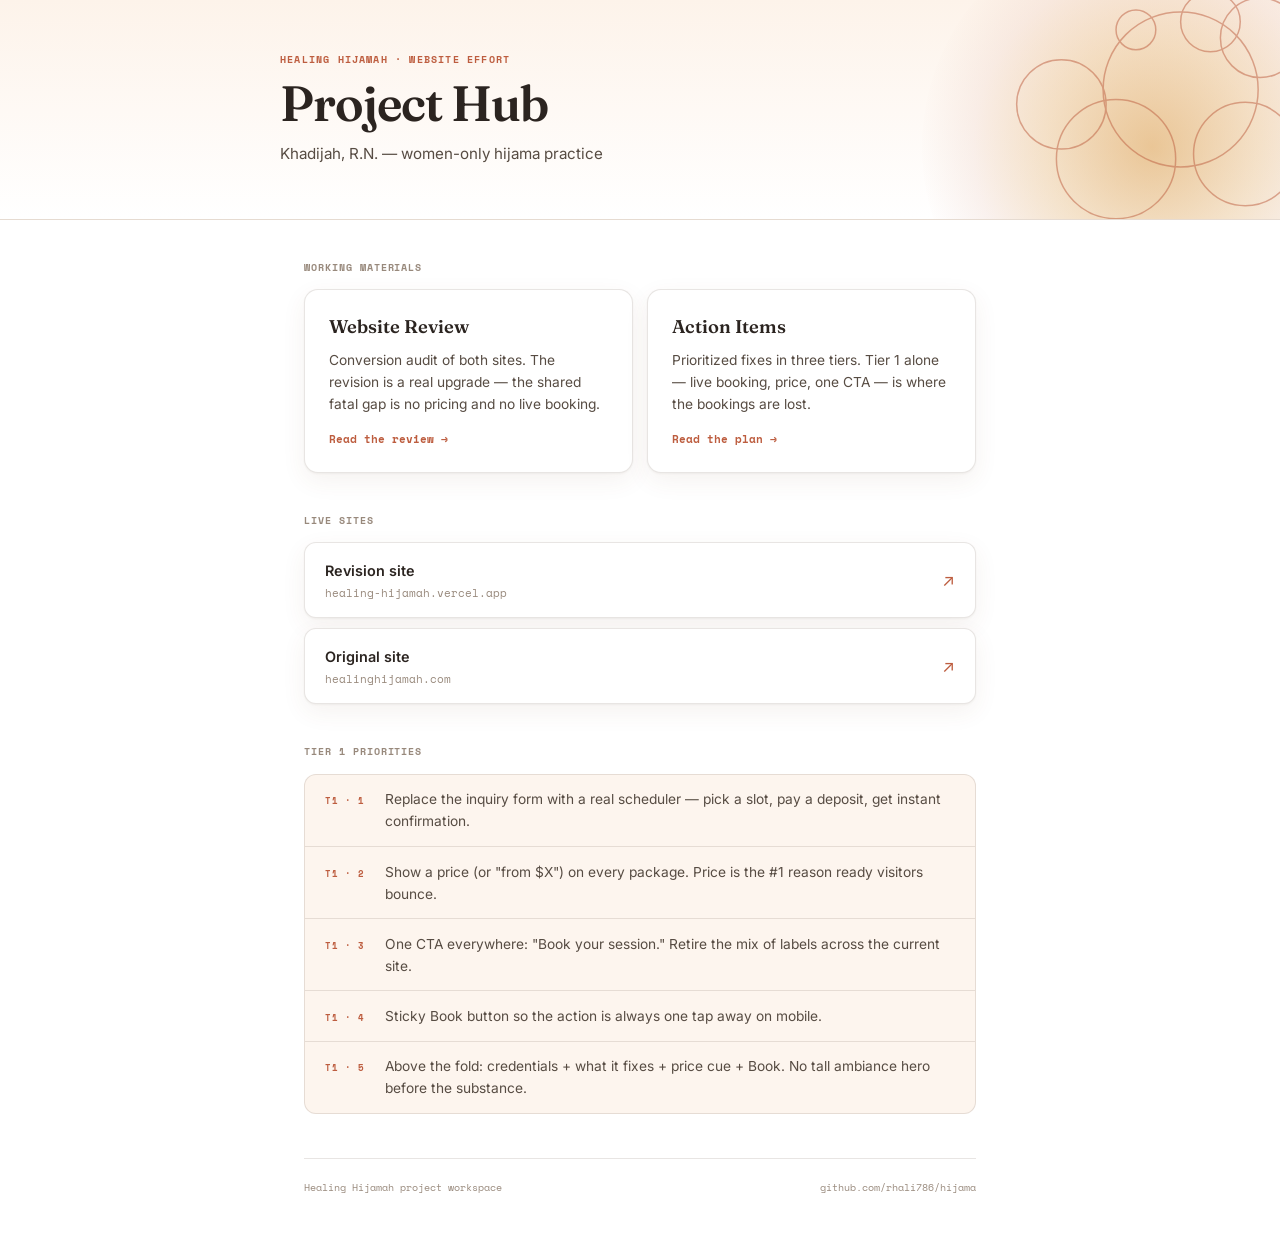
==== commit 65a3076d: "Auto-save: index.html, style.css" ====
--- a/index.html
+++ b/index.html
@@ -9,6 +9,8 @@
 <body>
 
   <header class="site-header">
+    <!-- Setting-sun glow behind the masthead -->
+    <div class="sun" aria-hidden="true"></div>
     <!-- Cup mark circles: the rings left on skin by hijama cups -->
     <svg class="cups" viewBox="0 0 320 220" xmlns="http://www.w3.org/2000/svg" aria-hidden="true">
       <circle cx="220" cy="90"  r="78"  fill="none" stroke="currentColor" stroke-width="1.5"/>
--- a/style.css
+++ b/style.css
@@ -1,15 +1,24 @@
-@import url('https://fonts.googleapis.com/css2?family=Space+Mono:wght@400;700&family=Inter:opsz,wght@14..32,400;14..32,500;14..32,600&display=swap');
+@import url('https://fonts.googleapis.com/css2?family=Fraunces:opsz,wght@9..144,400;9..144,500;9..144,600;9..144,700&family=Inter:opsz,wght@14..32,400;14..32,500;14..32,600&family=Space+Mono:wght@400;700&display=swap');
 
 :root {
-  --bg:           #0f1117;
-  --surface:      rgba(255, 255, 255, 0.04);
-  --surface-hov:  rgba(255, 255, 255, 0.07);
-  --border:       rgba(255, 255, 255, 0.08);
-  --border-hov:   rgba(0, 212, 170, 0.45);
-  --accent:       #00d4aa;
-  --ink:          rgba(255, 255, 255, 0.88);
-  --muted:        rgba(255, 255, 255, 0.38);
-  --terminal-bg:  rgba(0, 0, 0, 0.45);
+  /* Warm healing light — terracotta + honey on white */
+  --bg:           #ffffff;
+  --surface:      #ffffff;
+  --surface-warm: #fdf5ee;   /* warm panel (replaces the old terminal block) */
+  --border:       rgba(70, 45, 28, 0.12);
+  --border-hov:   rgba(189, 93, 63, 0.55);
+
+  --terracotta:   #bd5d3f;   /* primary accent — clay, grounded, healing */
+  --terracotta-d: #a4492d;
+  --honey:        #d99a46;   /* secondary — sunnah honey, warm amber */
+  --rose:         #e7c2b3;   /* whisper of blush, women-only warmth */
+
+  --ink:          #2b2420;   /* warm near-black, never pure black */
+  --ink-soft:     #574c43;
+  --muted:        #98897c;
+
+  --shadow:       0 1px 2px rgba(80, 50, 30, 0.05), 0 8px 24px rgba(120, 70, 40, 0.07);
+  --shadow-hov:   0 2px 5px rgba(80, 50, 30, 0.07), 0 16px 40px rgba(120, 70, 40, 0.13);
 }
 
 * { box-sizing: border-box; margin: 0; padding: 0; }
@@ -20,21 +29,45 @@
   color: var(--ink);
   line-height: 1.6;
   min-height: 100vh;
+  -webkit-font-smoothing: antialiased;
 }
 
 /* ── Header ───────────────────────────────── */
 .site-header {
-  padding: 2.75rem 1.5rem 3rem;
+  padding: 3.25rem 1.5rem 3.25rem;
   position: relative;
   overflow: hidden;
-  background: linear-gradient(135deg, rgba(0, 212, 170, 0.06) 0%, transparent 55%);
+  background: linear-gradient(180deg, #fdf3ea 0%, #ffffff 100%);
   border-bottom: 1px solid var(--border);
 }
 
 .site-header.compact {
-  padding: 1.5rem 1.5rem 2rem;
-}
-
+  padding: 1.75rem 1.5rem 2.25rem;
+}
+
+/* Setting-sun glow: breathes slowly behind the masthead */
+.sun {
+  position: absolute;
+  top: -38%;
+  right: -8%;
+  width: 460px;
+  height: 460px;
+  border-radius: 50%;
+  pointer-events: none;
+  background: radial-gradient(circle at center,
+              rgba(217, 154, 70, 0.55) 0%,
+              rgba(217, 154, 70, 0.28) 32%,
+              rgba(231, 194, 179, 0.22) 55%,
+              rgba(255, 255, 255, 0) 72%);
+  animation: sunBreathe 9s ease-in-out infinite alternate;
+}
+
+@keyframes sunBreathe {
+  from { transform: scale(1);    opacity: 0.85; }
+  to   { transform: scale(1.09); opacity: 1; }
+}
+
+/* Cup-ring marks: the circles hijama cups leave on skin — the signature */
 .cups {
   position: absolute;
   right: 0;
@@ -42,8 +75,27 @@
   height: 100%;
   width: auto;
   pointer-events: none;
-  opacity: 0.12;
-  color: var(--accent);
+  opacity: 0.5;
+  color: var(--terracotta);
+}
+
+.cups circle {
+  transform-box: fill-box;
+  transform-origin: center;
+  animation: ringPulse 7s ease-in-out infinite;
+}
+
+.cups circle:nth-child(1) { animation-delay: 0s;    }
+.cups circle:nth-child(2) { animation-delay: 0.7s;  }
+.cups circle:nth-child(3) { animation-delay: 1.4s;  }
+.cups circle:nth-child(4) { animation-delay: 2.1s;  }
+.cups circle:nth-child(5) { animation-delay: 2.8s;  }
+.cups circle:nth-child(6) { animation-delay: 3.5s;  }
+.cups circle:nth-child(7) { animation-delay: 4.2s;  }
+
+@keyframes ringPulse {
+  0%, 100% { transform: scale(0.97); stroke-opacity: 0.35; }
+  50%      { transform: scale(1.04); stroke-opacity: 0.85; }
 }
 
 .site-header .inner {
@@ -64,7 +116,7 @@
   transition: color 0.15s;
 }
 
-.page-nav:hover { color: var(--accent); }
+.page-nav:hover { color: var(--terracotta); }
 
 .eyebrow {
   font-family: 'Space Mono', monospace;
@@ -72,24 +124,23 @@
   font-weight: 700;
   letter-spacing: 0.12em;
   text-transform: uppercase;
-  color: var(--accent);
-  opacity: 0.85;
-  margin-bottom: 0.5rem;
+  color: var(--terracotta);
+  margin-bottom: 0.6rem;
 }
 
 h1 {
-  font-family: 'Space Mono', monospace;
-  font-size: clamp(1.7rem, 4.8vw, 2.7rem);
-  font-weight: 700;
+  font-family: 'Fraunces', Georgia, serif;
+  font-size: clamp(2rem, 5.4vw, 3.1rem);
+  font-weight: 600;
   color: var(--ink);
-  line-height: 1.1;
+  line-height: 1.05;
   letter-spacing: -0.02em;
 }
 
 .site-header .sub {
-  margin-top: 0.65rem;
-  font-size: 0.875rem;
-  color: var(--muted);
+  margin-top: 0.8rem;
+  font-size: 0.95rem;
+  color: var(--ink-soft);
 }
 
 /* ── Main layout ──────────────────────────── */
@@ -110,7 +161,7 @@
   margin-bottom: 0.875rem;
 }
 
-.section-gap { margin-top: 2.25rem; }
+.section-gap { margin-top: 2.5rem; }
 
 /* ── Hub: doc cards ───────────────────────── */
 .doc-grid {
@@ -126,45 +177,45 @@
 .doc-card {
   background: var(--surface);
   border: 1px solid var(--border);
-  border-radius: 12px;
-  padding: 1.25rem 1.5rem 1.375rem;
+  border-radius: 14px;
+  padding: 1.375rem 1.5rem 1.5rem;
   text-decoration: none;
   color: inherit;
   display: flex;
   flex-direction: column;
-  backdrop-filter: blur(12px);
-  -webkit-backdrop-filter: blur(12px);
-  transition: border-color 0.2s, background 0.2s, box-shadow 0.2s;
+  box-shadow: var(--shadow);
+  transition: border-color 0.2s, transform 0.2s, box-shadow 0.2s;
 }
 
 .doc-card:hover {
   border-color: var(--border-hov);
-  background: var(--surface-hov);
-  box-shadow: 0 0 28px rgba(0, 212, 170, 0.07);
+  transform: translateY(-2px);
+  box-shadow: var(--shadow-hov);
 }
 
 .doc-card strong {
   display: block;
-  font-size: 0.9rem;
+  font-family: 'Fraunces', Georgia, serif;
+  font-size: 1.15rem;
   font-weight: 600;
-  margin-bottom: 0.4rem;
+  margin-bottom: 0.45rem;
   color: var(--ink);
 }
 
 .doc-card p {
-  font-size: 0.82rem;
-  color: var(--muted);
-  line-height: 1.55;
+  font-size: 0.86rem;
+  color: var(--ink-soft);
+  line-height: 1.6;
   flex: 1;
 }
 
 .doc-card .read {
   display: inline-block;
-  margin-top: 0.875rem;
+  margin-top: 1rem;
   font-family: 'Space Mono', monospace;
   font-size: 0.68rem;
   font-weight: 700;
-  color: var(--accent);
+  color: var(--terracotta);
 }
 
 /* ── Hub: external site cards ─────────────── */
@@ -177,32 +228,32 @@
 .ext-card {
   background: var(--surface);
   border: 1px solid var(--border);
-  border-radius: 10px;
-  padding: 0.875rem 1.25rem;
+  border-radius: 12px;
+  padding: 0.95rem 1.25rem;
   display: flex;
   align-items: center;
   justify-content: space-between;
   text-decoration: none;
   color: inherit;
-  backdrop-filter: blur(12px);
-  -webkit-backdrop-filter: blur(12px);
-  transition: border-color 0.2s, background 0.2s;
+  box-shadow: var(--shadow);
+  transition: border-color 0.2s, transform 0.2s, box-shadow 0.2s;
 }
 
 .ext-card:hover {
   border-color: var(--border-hov);
-  background: var(--surface-hov);
-}
-
-.ext-card .label { font-size: 0.85rem; font-weight: 600; }
-.ext-card .url   { font-family: 'Space Mono', monospace; font-size: 0.68rem; color: var(--muted); margin-top: 0.15rem; }
-.ext-card .arrow { color: var(--accent); font-size: 1rem; margin-left: 1rem; flex-shrink: 0; }
-
-/* ── Hub: priority list (terminal style) ──── */
+  transform: translateY(-2px);
+  box-shadow: var(--shadow-hov);
+}
+
+.ext-card .label { font-size: 0.9rem; font-weight: 600; color: var(--ink); }
+.ext-card .url   { font-family: 'Space Mono', monospace; font-size: 0.68rem; color: var(--muted); margin-top: 0.2rem; }
+.ext-card .arrow { color: var(--terracotta); font-size: 1.05rem; margin-left: 1rem; flex-shrink: 0; }
+
+/* ── Hub: priority list (warm panel) ──────── */
 .priorities {
-  background: var(--terminal-bg);
-  border: 1px solid var(--border);
-  border-radius: 10px;
+  background: var(--surface-warm);
+  border: 1px solid var(--border);
+  border-radius: 12px;
   overflow: hidden;
 }
 
@@ -210,8 +261,8 @@
   display: flex;
   gap: 1rem;
   align-items: baseline;
-  padding: 0.75rem 1.25rem;
-  border-bottom: 1px solid rgba(255, 255, 255, 0.05);
+  padding: 0.85rem 1.25rem;
+  border-bottom: 1px solid var(--border);
 }
 
 .priority-row:last-child { border-bottom: none; }
@@ -222,29 +273,29 @@
   font-weight: 700;
   letter-spacing: 0.06em;
   text-transform: uppercase;
-  color: var(--accent);
+  color: var(--terracotta);
   flex-shrink: 0;
   width: 2.75rem;
   padding-top: 0.1rem;
 }
 
 .p-text {
-  font-size: 0.84rem;
-  color: rgba(255, 255, 255, 0.72);
-  line-height: 1.55;
+  font-size: 0.86rem;
+  color: var(--ink-soft);
+  line-height: 1.6;
 }
 
 /* ── Content pages ────────────────────────── */
 .content h2 {
-  font-family: 'Space Mono', monospace;
-  font-size: 1.15rem;
-  font-weight: 700;
+  font-family: 'Fraunces', Georgia, serif;
+  font-size: 1.5rem;
+  font-weight: 600;
   color: var(--ink);
-  margin-top: 2.5rem;
-  padding-top: 2rem;
+  margin-top: 2.75rem;
+  padding-top: 2.25rem;
   border-top: 1px solid var(--border);
-  margin-bottom: 0.75rem;
-  line-height: 1.3;
+  margin-bottom: 0.85rem;
+  line-height: 1.25;
   letter-spacing: -0.015em;
 }
 
@@ -260,15 +311,14 @@
   font-weight: 700;
   text-transform: uppercase;
   letter-spacing: 0.1em;
-  color: var(--accent);
-  opacity: 0.85;
+  color: var(--terracotta);
   margin-top: 1.75rem;
   margin-bottom: 0.5rem;
 }
 
 .content p {
-  font-size: 0.9rem;
-  color: rgba(255, 255, 255, 0.72);
+  font-size: 0.94rem;
+  color: var(--ink-soft);
   margin-bottom: 0.875rem;
   line-height: 1.75;
 }
@@ -279,47 +329,48 @@
 }
 
 .content li {
-  font-size: 0.9rem;
-  color: rgba(255, 255, 255, 0.7);
+  font-size: 0.94rem;
+  color: var(--ink-soft);
   line-height: 1.7;
   margin-bottom: 0.5rem;
 }
 
-.content li::marker { color: var(--accent); }
-
-.content strong { font-weight: 600; color: rgba(255, 255, 255, 0.9); }
+.content li::marker { color: var(--terracotta); }
+
+.content strong { font-weight: 600; color: var(--ink); }
 .content em     { font-style: italic; }
-.content a      { color: var(--accent); text-decoration: none; }
-.content a:hover { text-decoration: underline; }
+.content a      { color: var(--terracotta); text-decoration: none; border-bottom: 1px solid rgba(189, 93, 63, 0.3); }
+.content a:hover { border-bottom-color: var(--terracotta); }
 
 .content code {
   font-family: 'Space Mono', monospace;
   font-size: 0.78em;
-  background: rgba(255, 255, 255, 0.08);
+  background: var(--surface-warm);
+  border: 1px solid var(--border);
   padding: 0.1em 0.35em;
-  border-radius: 3px;
-  color: rgba(255, 255, 255, 0.85);
+  border-radius: 4px;
+  color: var(--terracotta-d);
 }
 
 .callout {
-  background: rgba(0, 212, 170, 0.06);
-  border-left: 2px solid var(--accent);
-  border-radius: 0 8px 8px 0;
+  background: linear-gradient(180deg, rgba(217, 154, 70, 0.1) 0%, rgba(231, 194, 179, 0.08) 100%);
+  border-left: 3px solid var(--honey);
+  border-radius: 0 10px 10px 0;
   padding: 1rem 1.25rem;
   margin: 0.5rem 0 1.25rem;
 }
 
 .callout p {
   margin: 0;
-  font-size: 0.9rem;
-  color: rgba(255, 255, 255, 0.76);
+  font-size: 0.94rem;
+  color: var(--ink);
   line-height: 1.72;
 }
 
 .tier-block {
-  background: var(--terminal-bg);
-  border: 1px solid var(--border);
-  border-radius: 10px;
+  background: var(--surface-warm);
+  border: 1px solid var(--border);
+  border-radius: 12px;
   overflow: hidden;
   margin: 0.75rem 0 1.25rem;
 }
@@ -327,8 +378,8 @@
 .tier-row {
   display: flex;
   gap: 1rem;
-  padding: 0.8rem 1.25rem;
-  border-bottom: 1px solid rgba(255, 255, 255, 0.05);
+  padding: 0.9rem 1.25rem;
+  border-bottom: 1px solid var(--border);
   align-items: baseline;
 }
 
@@ -338,7 +389,7 @@
   font-family: 'Space Mono', monospace;
   font-size: 0.65rem;
   font-weight: 700;
-  color: var(--accent);
+  color: var(--terracotta);
   flex-shrink: 0;
   width: 1.25rem;
   padding-top: 0.12rem;
@@ -346,19 +397,21 @@
 }
 
 .tier-text {
-  font-size: 0.875rem;
+  font-size: 0.92rem;
   line-height: 1.65;
-  color: rgba(255, 255, 255, 0.72);
-}
-
-.tier-text strong { font-weight: 600; color: rgba(255, 255, 255, 0.9); }
+  color: var(--ink-soft);
+}
+
+.tier-text strong { font-weight: 600; color: var(--ink); }
 
 .tier-text code {
   font-family: 'Space Mono', monospace;
   font-size: 0.78em;
-  background: rgba(255, 255, 255, 0.08);
+  background: var(--surface);
+  border: 1px solid var(--border);
   padding: 0.1em 0.35em;
-  border-radius: 3px;
+  border-radius: 4px;
+  color: var(--terracotta-d);
 }
 
 /* ── Footer ───────────────────────────────── */
@@ -377,8 +430,8 @@
 }
 
 footer a { color: var(--muted); text-decoration: none; transition: color 0.15s; }
-footer a:hover { color: var(--accent); }
+footer a:hover { color: var(--terracotta); }
 
 @media (prefers-reduced-motion: reduce) {
-  * { transition: none !important; }
-}
+  * { transition: none !important; animation: none !important; }
+}
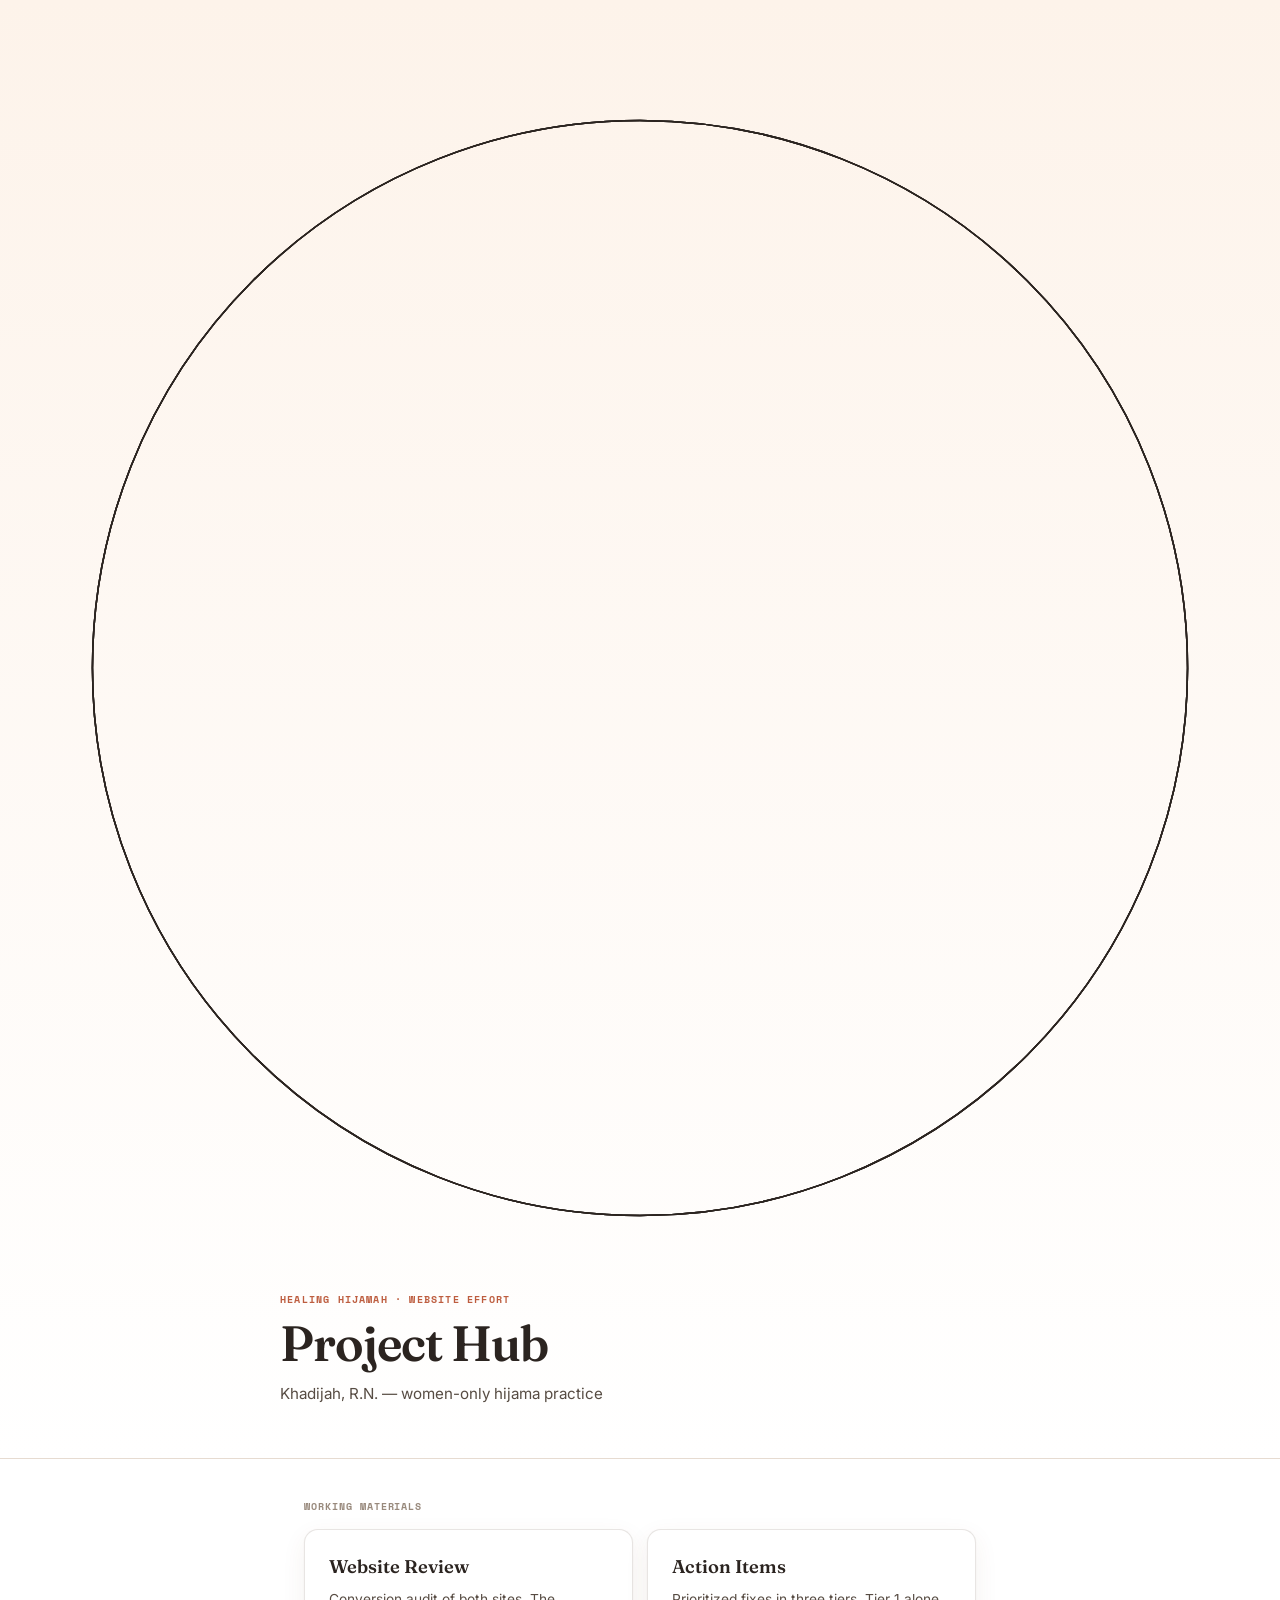
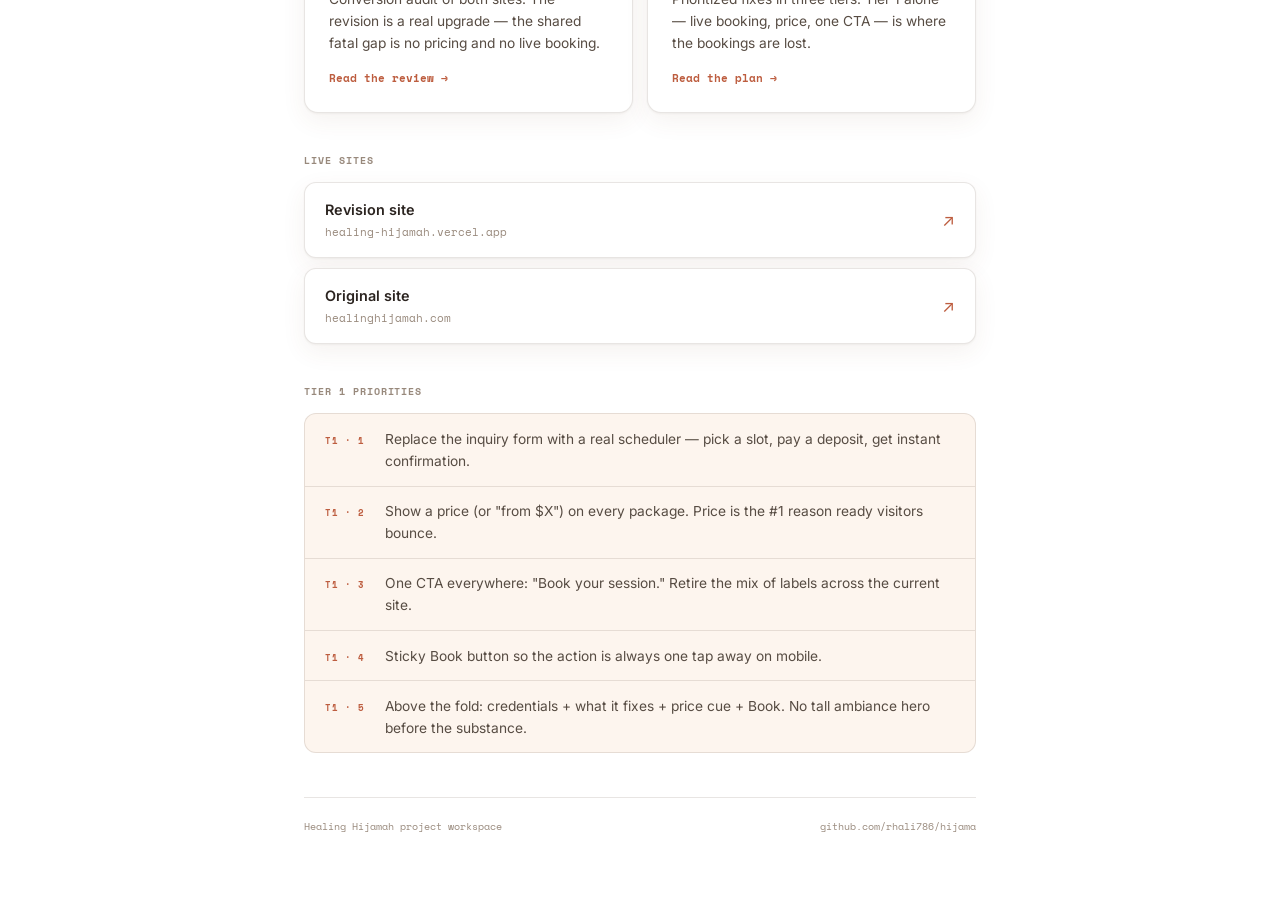
==== commit a99cb1ff: "Auto-save: index.html" ====
--- a/index.html
+++ b/index.html
@@ -9,18 +9,16 @@
 <body>
 
   <header class="site-header">
-    <!-- Setting-sun glow behind the masthead -->
-    <div class="sun" aria-hidden="true"></div>
-    <!-- Cup mark circles: the rings left on skin by hijama cups -->
-    <svg class="cups" viewBox="0 0 320 220" xmlns="http://www.w3.org/2000/svg" aria-hidden="true">
-      <circle cx="220" cy="90"  r="78"  fill="none" stroke="currentColor" stroke-width="1.5"/>
-      <circle cx="285" cy="155" r="52"  fill="none" stroke="currentColor" stroke-width="1.5"/>
-      <circle cx="155" cy="160" r="60"  fill="none" stroke="currentColor" stroke-width="1.5"/>
-      <circle cx="300" cy="38"  r="40"  fill="none" stroke="currentColor" stroke-width="1.5"/>
-      <circle cx="100" cy="105" r="45"  fill="none" stroke="currentColor" stroke-width="1.5"/>
-      <circle cx="250" cy="22"  r="30"  fill="none" stroke="currentColor" stroke-width="1.5"/>
-      <circle cx="175" cy="30"  r="20"  fill="none" stroke="currentColor" stroke-width="1.5"/>
-    </svg>
+    <!-- Signature: a rising sun with cup-ring ripples spreading from it -->
+    <div class="sky" aria-hidden="true">
+      <div class="sun"></div>
+      <svg class="ripple" viewBox="0 0 360 360" xmlns="http://www.w3.org/2000/svg">
+        <circle cx="180" cy="180" r="160" fill="none" stroke="currentColor" stroke-width="1.5" vector-effect="non-scaling-stroke"/>
+        <circle cx="180" cy="180" r="160" fill="none" stroke="currentColor" stroke-width="1.5" vector-effect="non-scaling-stroke"/>
+        <circle cx="180" cy="180" r="160" fill="none" stroke="currentColor" stroke-width="1.5" vector-effect="non-scaling-stroke"/>
+        <circle cx="180" cy="180" r="160" fill="none" stroke="currentColor" stroke-width="1.5" vector-effect="non-scaling-stroke"/>
+      </svg>
+    </div>
     <div class="inner">
       <p class="eyebrow">Healing Hijamah · Website Effort</p>
       <h1>Project Hub</h1>
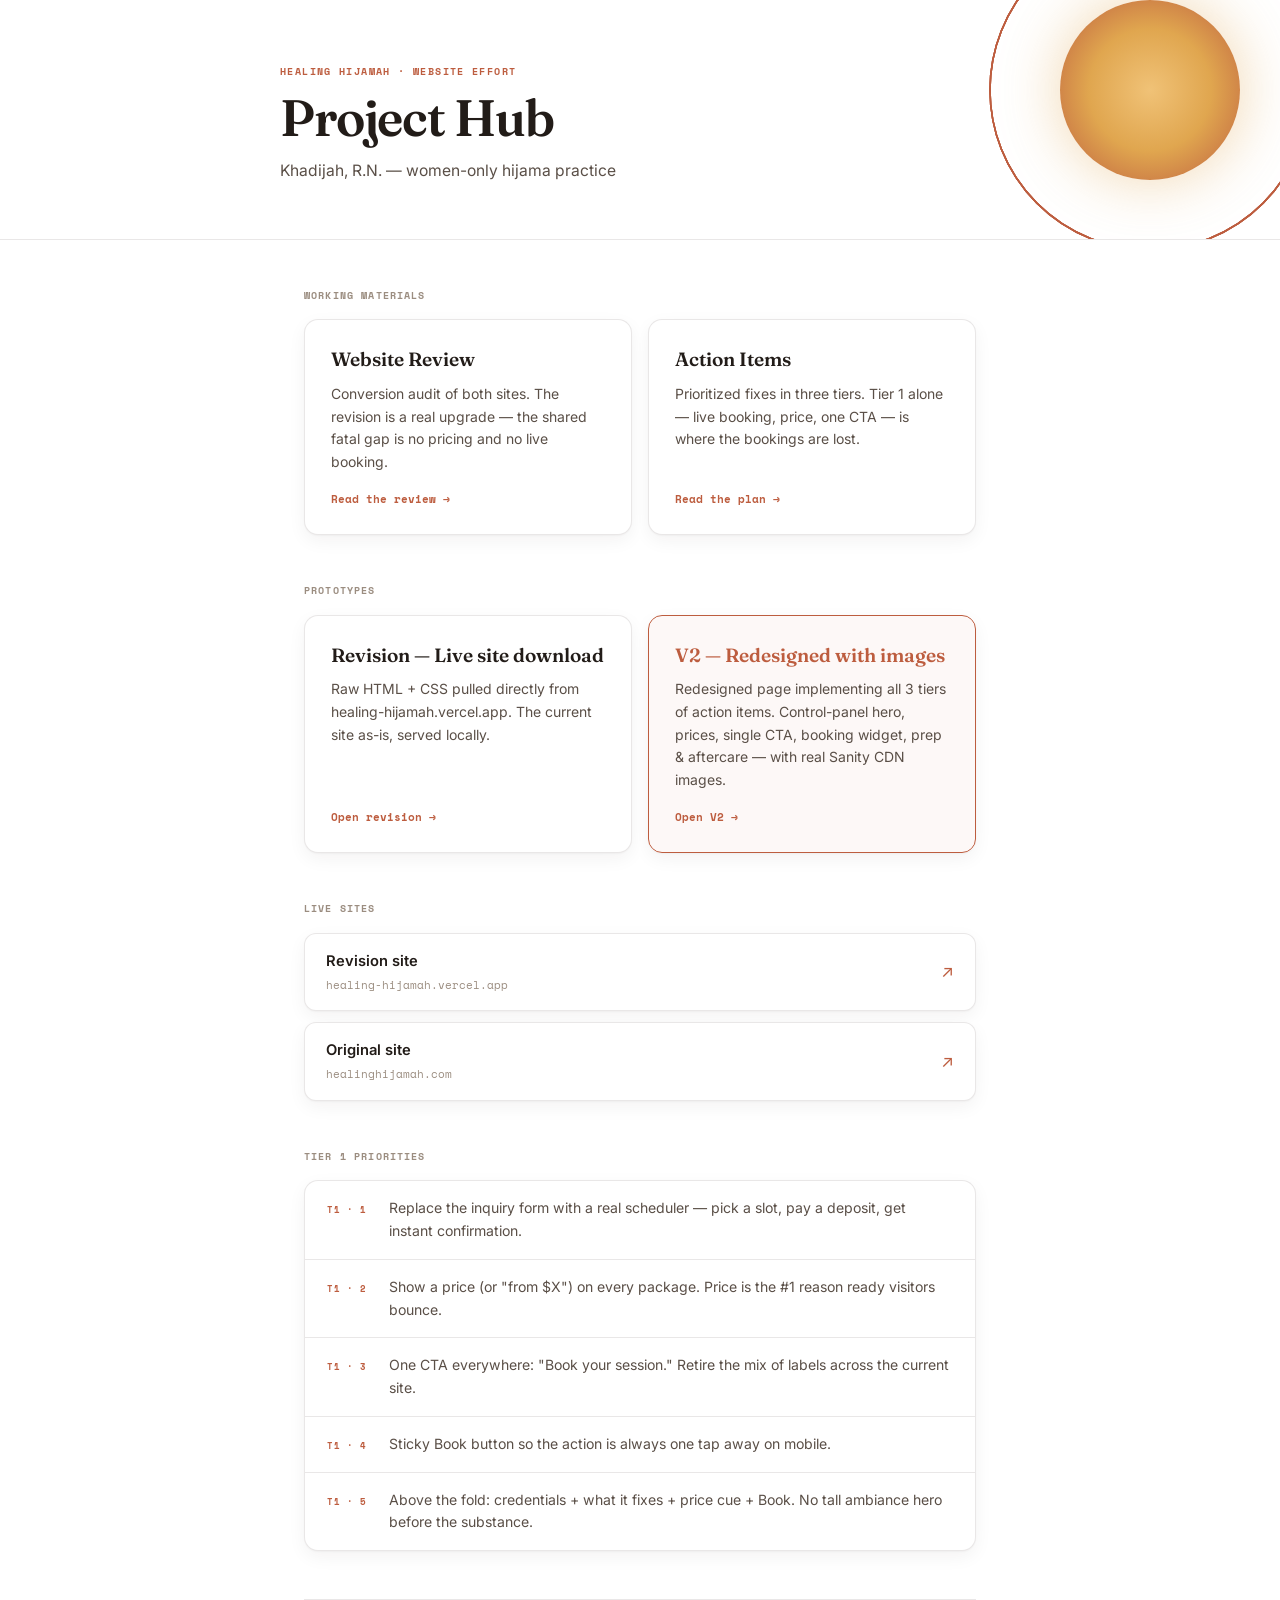
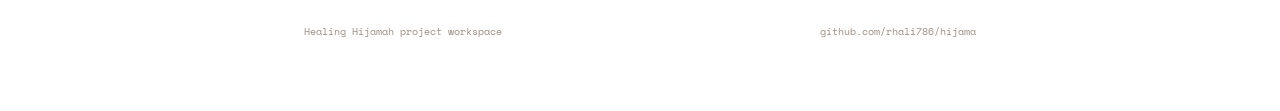
==== commit 695649de: "Auto-save: index.html, revision/index.html, revision/style.css, style.css …" ====
--- a/index.html
+++ b/index.html
@@ -41,6 +41,22 @@
         <p>Prioritized fixes in three tiers. Tier 1 alone — live booking, price, one CTA — is where the bookings are lost.</p>
         <span class="read">Read the plan →</span>
       </a>
+    </div>
+
+    <div class="section-gap">
+      <p class="section-label">Prototypes</p>
+      <div class="doc-grid">
+        <a href="revision/index.html" class="doc-card">
+          <strong>Revision — Live site download</strong>
+          <p>Raw HTML + CSS pulled directly from healing-hijamah.vercel.app. The current site as-is, served locally.</p>
+          <span class="read">Open revision →</span>
+        </a>
+        <a href="v2/index.html" class="doc-card doc-card--highlight">
+          <strong>V2 — Redesigned with images</strong>
+          <p>Redesigned page implementing all 3 tiers of action items. Control-panel hero, prices, single CTA, booking widget, prep &amp; aftercare — with real Sanity CDN images.</p>
+          <span class="read">Open V2 →</span>
+        </a>
+      </div>
     </div>
 
     <div class="section-gap">
--- a/style.css
+++ b/style.css
@@ -1,24 +1,22 @@
 @import url('https://fonts.googleapis.com/css2?family=Fraunces:opsz,wght@9..144,400;9..144,500;9..144,600;9..144,700&family=Inter:opsz,wght@14..32,400;14..32,500;14..32,600&family=Space+Mono:wght@400;700&display=swap');
 
 :root {
-  /* Warm healing light — terracotta + honey on white */
+  /* Clean light — white, one warm accent */
   --bg:           #ffffff;
   --surface:      #ffffff;
-  --surface-warm: #fdf5ee;   /* warm panel (replaces the old terminal block) */
-  --border:       rgba(70, 45, 28, 0.12);
-  --border-hov:   rgba(189, 93, 63, 0.55);
-
-  --terracotta:   #bd5d3f;   /* primary accent — clay, grounded, healing */
-  --terracotta-d: #a4492d;
-  --honey:        #d99a46;   /* secondary — sunnah honey, warm amber */
-  --rose:         #e7c2b3;   /* whisper of blush, women-only warmth */
-
-  --ink:          #2b2420;   /* warm near-black, never pure black */
-  --ink-soft:     #574c43;
-  --muted:        #98897c;
-
-  --shadow:       0 1px 2px rgba(80, 50, 30, 0.05), 0 8px 24px rgba(120, 70, 40, 0.07);
-  --shadow-hov:   0 2px 5px rgba(80, 50, 30, 0.07), 0 16px 40px rgba(120, 70, 40, 0.13);
+  --border:       rgba(40, 28, 20, 0.10);
+  --border-hov:   rgba(189, 93, 63, 0.5);
+
+  --terracotta:   #bd5d3f;   /* the single accent */
+  --terracotta-d: #9d4528;
+  --honey:        #e0a64f;   /* reserved for the sun */
+
+  --ink:          #221c18;   /* warm near-black */
+  --ink-soft:     #5a4f47;
+  --muted:        #9b8d80;
+
+  --shadow:       0 1px 2px rgba(40, 28, 18, 0.04), 0 6px 18px rgba(40, 28, 18, 0.05);
+  --shadow-hov:   0 2px 4px rgba(40, 28, 18, 0.06), 0 14px 34px rgba(40, 28, 18, 0.1);
 }
 
 * { box-sizing: border-box; margin: 0; padding: 0; }
@@ -34,40 +32,283 @@
 
 /* ── Header ───────────────────────────────── */
 .site-header {
-  padding: 3.25rem 1.5rem 3.25rem;
+  padding: 4rem 1.5rem 3.5rem;
   position: relative;
   overflow: hidden;
-  background: linear-gradient(180deg, #fdf3ea 0%, #ffffff 100%);
+  background: var(--bg);
   border-bottom: 1px solid var(--border);
 }
 
 .site-header.compact {
-  padding: 1.75rem 1.5rem 2.25rem;
-}
-
-/* Setting-sun glow: breathes slowly behind the masthead */
+  padding: 2rem 1.5rem 2.25rem;
+}
+
+/* ── Signature: rising sun + cup-ring ripple ── */
+/* The whole sky rises into place once, on load */
+.sky {
+  position: absolute;
+  top: -90px;
+  right: -50px;
+  width: 360px;
+  height: 360px;
+  pointer-events: none;
+  animation: skyRise 1.5s cubic-bezier(0.16, 1, 0.3, 1) both;
+}
+
+@keyframes skyRise {
+  from { transform: translateY(170px); opacity: 0; }
+  to   { transform: translateY(0);     opacity: 1; }
+}
+
 .sun {
   position: absolute;
-  top: -38%;
-  right: -8%;
-  width: 460px;
-  height: 460px;
+  inset: 90px;            /* centered disk within the 360 stage */
   border-radius: 50%;
-  pointer-events: none;
-  background: radial-gradient(circle at center,
-              rgba(217, 154, 70, 0.55) 0%,
-              rgba(217, 154, 70, 0.28) 32%,
-              rgba(231, 194, 179, 0.22) 55%,
-              rgba(255, 255, 255, 0) 72%);
-  animation: sunBreathe 9s ease-in-out infinite alternate;
-}
-
-@keyframes sunBreathe {
-  from { transform: scale(1);    opacity: 0.85; }
-  to   { transform: scale(1.09); opacity: 1; }
-}
-
-/* Cup-ring marks: the circles hijama cups leave on skin — the signature */
+  background: radial-gradient(circle at 50% 50%,
+              #f0c277 0%, var(--honey) 48%, var(--terracotta) 100%);
+  box-shadow: 0 0 60px rgba(224, 166, 79, 0.45);
+  animation: sunGlow 5s ease-in-out 1.5s infinite;
+}
+
+@keyframes sunGlow {
+  0%, 100% { box-shadow: 0 0 50px rgba(224, 166, 79, 0.35); }
+  50%      { box-shadow: 0 0 78px rgba(224, 166, 79, 0.6); }
+}
+
+/* Concentric rings spreading outward — a cup's suction released */
+.ripple {
+  position: absolute;
+  inset: 0;
+  width: 100%;
+  height: 100%;
+  color: var(--terracotta);
+}
+
+.ripple circle {
+  transform-box: fill-box;
+  transform-origin: center;
+  animation: ripple 4.5s ease-out infinite;
+}
+
+.ripple circle:nth-child(1) { animation-delay: 1.5s;  }
+.ripple circle:nth-child(2) { animation-delay: 2.6s;  }
+.ripple circle:nth-child(3) { animation-delay: 3.7s;  }
+.ripple circle:nth-child(4) { animation-delay: 4.8s;  }
+
+@keyframes ripple {
+  0%   { transform: scale(0.1); opacity: 0; }
+  12%  { opacity: 0.55; }
+  100% { transform: scale(1);   opacity: 0; }
+}
+
+.site-header .inner {
+  position: relative;
+  max-width: 720px;
+  margin: 0 auto;
+}
+
+/* Masthead text reveals just after the sky settles */
+.eyebrow { animation: fadeUp 0.8s ease-out 0.45s both; }
+h1       { animation: fadeUp 0.9s ease-out 0.6s both; }
+.site-header .sub { animation: fadeUp 0.9s ease-out 0.78s both; }
+.main    { animation: fadeUp 1s ease-out 0.95s both; }
+
+@keyframes fadeUp {
+  from { opacity: 0; transform: translateY(18px); }
+  to   { opacity: 1; transform: translateY(0); }
+}
+
+.page-nav {
+  display: inline-block;
+  font-family: 'Space Mono', monospace;
+  font-size: 0.7rem;
+  font-weight: 400;
+  letter-spacing: 0.04em;
+  color: var(--muted);
+  text-decoration: none;
+  margin-bottom: 1rem;
+  transition: color 0.15s;
+}
+
+.page-nav:hover { color: var(--terracotta); }
+
+.eyebrow {
+  font-family: 'Space Mono', monospace;
+  font-size: 0.62rem;
+  font-weight: 700;
+  letter-spacing: 0.14em;
+  text-transform: uppercase;
+  color: var(--terracotta);
+  margin-bottom: 0.7rem;
+}
+
+h1 {
+  font-family: 'Fraunces', Georgia, serif;
+  font-size: clamp(2.1rem, 5.6vw, 3.2rem);
+  font-weight: 600;
+  color: var(--ink);
+  line-height: 1.04;
+  letter-spacing: -0.022em;
+}
+
+.site-header .sub {
+  margin-top: 0.85rem;
+  font-size: 0.98rem;
+  color: var(--ink-soft);
+}
+
+/* ── Main layout ──────────────────────────── */
+.main {
+  max-width: 720px;
+  margin: 0 auto;
+  padding: 3rem 1.5rem 4.5rem;
+}
+
+/* ── Section label ────────────────────────── */
+.section-label {
+  font-family: 'Space Mono', monospace;
+  font-size: 0.6rem;
+  font-weight: 700;
+  letter-spacing: 0.12em;
+  text-transform: uppercase;
+  color: var(--muted);
+  margin-bottom: 1rem;
+}
+
+.section-gap { margin-top: 3rem; }
+
+/* ── Hub: doc cards ───────────────────────── */
+.doc-grid {
+  display: grid;
+  grid-template-columns: 1fr 1fr;
+  gap: 1rem;
+}
+
+@media (max-width: 480px) {
+  .doc-grid { grid-template-columns: 1fr; }
+}
+
+.doc-card {
+  background: var(--surface);
+  border: 1px solid var(--border);
+  border-radius: 14px;
+  padding: 1.5rem 1.6rem 1.6rem;
+  text-decoration: none;
+  color: inherit;
+  display: flex;
+  flex-direction: column;
+  box-shadow: var(--shadow);
+  transition: border-color 0.2s, transform 0.2s, box-shadow 0.2s;
+}
+
+.doc-card:hover {
+  border-color: var(--border-hov);
+  transform: translateY(-3px);
+  box-shadow: var(--shadow-hov);
+}
+
+.doc-card strong {
+  display: block;
+  font-family: 'Fraunces', Georgia, serif;
+  font-size: 1.2rem;
+  font-weight: 600;
+  margin-bottom: 0.5rem;
+  color: var(--ink);
+}
+
+.doc-card p {
+  font-size: 0.875rem;
+  color: var(--ink-soft);
+  line-height: 1.62;
+  flex: 1;
+}
+
+.doc-card .read {
+  display: inline-block;
+  margin-top: 1.1rem;
+  font-family: 'Space Mono', monospace;
+  font-size: 0.68rem;
+  font-weight: 700;
+  color: var(--terracotta);
+}
+
+.doc-card--highlight {
+  border-color: var(--terracotta);
+  background: rgba(189, 93, 63, 0.04);
+}
+
+.doc-card--highlight strong { color: var(--terracotta); }
+
+/* ── Hub: external site cards ─────────────── */
+.ext-stack {
+  display: flex;
+  flex-direction: column;
+  gap: 0.7rem;
+}
+
+.ext-card {
+  background: var(--surface);
+  border: 1px solid var(--border);
+  border-radius: 12px;
+  padding: 1rem 1.3rem;
+  display: flex;
+  align-items: center;
+  justify-content: space-between;
+  text-decoration: none;
+  color: inherit;
+  box-shadow: var(--shadow);
+  transition: border-color 0.2s, transform 0.2s, box-shadow 0.2s;
+}
+
+.ext-card:hover {
+  border-color: var(--border-hov);
+  transform: translateY(-3px);
+  box-shadow: var(--shadow-hov);
+}
+
+.ext-card .label { font-size: 0.92rem; font-weight: 600; color: var(--ink); }
+.ext-card .url   { font-family: 'Space Mono', monospace; font-size: 0.68rem; color: var(--muted); margin-top: 0.22rem; }
+.ext-card .arrow { color: var(--terracotta); font-size: 1.05rem; margin-left: 1rem; flex-shrink: 0; }
+
+/* ── Hub: priority list ───────────────────── */
+.priorities {
+  background: var(--surface);
+  border: 1px solid var(--border);
+  border-radius: 14px;
+  overflow: hidden;
+  box-shadow: var(--shadow);
+}
+
+.priority-row {
+  display: flex;
+  gap: 1.1rem;
+  align-items: baseline;
+  padding: 1rem 1.4rem;
+  border-bottom: 1px solid var(--border);
+}
+
+.priority-row:last-child { border-bottom: none; }
+
+.p-tag {
+  font-family: 'Space Mono', monospace;
+  font-size: 0.58rem;
+  font-weight: 700;
+  letter-spacing: 0.06em;
+  text-transform: uppercase;
+  color: var(--terracotta);
+  flex-shrink: 0;
+  width: 2.75rem;
+  padding-top: 0.1rem;
+}
+
+.p-text {
+  font-size: 0.88rem;
+  color: var(--ink-soft);
+  line-height: 1.62;
+}
+
+/* ── Content pages ────────────────────────── */
+/* On the content pages the cup rings are a faint, still watermark */
 .cups {
   position: absolute;
   right: 0;
@@ -75,227 +316,20 @@
   height: 100%;
   width: auto;
   pointer-events: none;
-  opacity: 0.5;
-  color: var(--terracotta);
-}
-
-.cups circle {
-  transform-box: fill-box;
-  transform-origin: center;
-  animation: ringPulse 7s ease-in-out infinite;
-}
-
-.cups circle:nth-child(1) { animation-delay: 0s;    }
-.cups circle:nth-child(2) { animation-delay: 0.7s;  }
-.cups circle:nth-child(3) { animation-delay: 1.4s;  }
-.cups circle:nth-child(4) { animation-delay: 2.1s;  }
-.cups circle:nth-child(5) { animation-delay: 2.8s;  }
-.cups circle:nth-child(6) { animation-delay: 3.5s;  }
-.cups circle:nth-child(7) { animation-delay: 4.2s;  }
-
-@keyframes ringPulse {
-  0%, 100% { transform: scale(0.97); stroke-opacity: 0.35; }
-  50%      { transform: scale(1.04); stroke-opacity: 0.85; }
-}
-
-.site-header .inner {
-  position: relative;
-  max-width: 720px;
-  margin: 0 auto;
-}
-
-.page-nav {
-  display: inline-block;
-  font-family: 'Space Mono', monospace;
-  font-size: 0.7rem;
-  font-weight: 400;
-  letter-spacing: 0.04em;
-  color: var(--muted);
-  text-decoration: none;
-  margin-bottom: 1rem;
-  transition: color 0.15s;
-}
-
-.page-nav:hover { color: var(--terracotta); }
-
-.eyebrow {
-  font-family: 'Space Mono', monospace;
-  font-size: 0.62rem;
-  font-weight: 700;
-  letter-spacing: 0.12em;
-  text-transform: uppercase;
-  color: var(--terracotta);
-  margin-bottom: 0.6rem;
-}
-
-h1 {
+  opacity: 0.14;
+  color: var(--terracotta);
+}
+
+.content h2 {
   font-family: 'Fraunces', Georgia, serif;
-  font-size: clamp(2rem, 5.4vw, 3.1rem);
+  font-size: 1.55rem;
   font-weight: 600;
   color: var(--ink);
-  line-height: 1.05;
-  letter-spacing: -0.02em;
-}
-
-.site-header .sub {
-  margin-top: 0.8rem;
-  font-size: 0.95rem;
-  color: var(--ink-soft);
-}
-
-/* ── Main layout ──────────────────────────── */
-.main {
-  max-width: 720px;
-  margin: 0 auto;
-  padding: 2.5rem 1.5rem 4rem;
-}
-
-/* ── Section label ────────────────────────── */
-.section-label {
-  font-family: 'Space Mono', monospace;
-  font-size: 0.6rem;
-  font-weight: 700;
-  letter-spacing: 0.1em;
-  text-transform: uppercase;
-  color: var(--muted);
-  margin-bottom: 0.875rem;
-}
-
-.section-gap { margin-top: 2.5rem; }
-
-/* ── Hub: doc cards ───────────────────────── */
-.doc-grid {
-  display: grid;
-  grid-template-columns: 1fr 1fr;
-  gap: 0.875rem;
-}
-
-@media (max-width: 480px) {
-  .doc-grid { grid-template-columns: 1fr; }
-}
-
-.doc-card {
-  background: var(--surface);
-  border: 1px solid var(--border);
-  border-radius: 14px;
-  padding: 1.375rem 1.5rem 1.5rem;
-  text-decoration: none;
-  color: inherit;
-  display: flex;
-  flex-direction: column;
-  box-shadow: var(--shadow);
-  transition: border-color 0.2s, transform 0.2s, box-shadow 0.2s;
-}
-
-.doc-card:hover {
-  border-color: var(--border-hov);
-  transform: translateY(-2px);
-  box-shadow: var(--shadow-hov);
-}
-
-.doc-card strong {
-  display: block;
-  font-family: 'Fraunces', Georgia, serif;
-  font-size: 1.15rem;
-  font-weight: 600;
-  margin-bottom: 0.45rem;
-  color: var(--ink);
-}
-
-.doc-card p {
-  font-size: 0.86rem;
-  color: var(--ink-soft);
-  line-height: 1.6;
-  flex: 1;
-}
-
-.doc-card .read {
-  display: inline-block;
-  margin-top: 1rem;
-  font-family: 'Space Mono', monospace;
-  font-size: 0.68rem;
-  font-weight: 700;
-  color: var(--terracotta);
-}
-
-/* ── Hub: external site cards ─────────────── */
-.ext-stack {
-  display: flex;
-  flex-direction: column;
-  gap: 0.625rem;
-}
-
-.ext-card {
-  background: var(--surface);
-  border: 1px solid var(--border);
-  border-radius: 12px;
-  padding: 0.95rem 1.25rem;
-  display: flex;
-  align-items: center;
-  justify-content: space-between;
-  text-decoration: none;
-  color: inherit;
-  box-shadow: var(--shadow);
-  transition: border-color 0.2s, transform 0.2s, box-shadow 0.2s;
-}
-
-.ext-card:hover {
-  border-color: var(--border-hov);
-  transform: translateY(-2px);
-  box-shadow: var(--shadow-hov);
-}
-
-.ext-card .label { font-size: 0.9rem; font-weight: 600; color: var(--ink); }
-.ext-card .url   { font-family: 'Space Mono', monospace; font-size: 0.68rem; color: var(--muted); margin-top: 0.2rem; }
-.ext-card .arrow { color: var(--terracotta); font-size: 1.05rem; margin-left: 1rem; flex-shrink: 0; }
-
-/* ── Hub: priority list (warm panel) ──────── */
-.priorities {
-  background: var(--surface-warm);
-  border: 1px solid var(--border);
-  border-radius: 12px;
-  overflow: hidden;
-}
-
-.priority-row {
-  display: flex;
-  gap: 1rem;
-  align-items: baseline;
-  padding: 0.85rem 1.25rem;
-  border-bottom: 1px solid var(--border);
-}
-
-.priority-row:last-child { border-bottom: none; }
-
-.p-tag {
-  font-family: 'Space Mono', monospace;
-  font-size: 0.58rem;
-  font-weight: 700;
-  letter-spacing: 0.06em;
-  text-transform: uppercase;
-  color: var(--terracotta);
-  flex-shrink: 0;
-  width: 2.75rem;
-  padding-top: 0.1rem;
-}
-
-.p-text {
-  font-size: 0.86rem;
-  color: var(--ink-soft);
-  line-height: 1.6;
-}
-
-/* ── Content pages ────────────────────────── */
-.content h2 {
-  font-family: 'Fraunces', Georgia, serif;
-  font-size: 1.5rem;
-  font-weight: 600;
-  color: var(--ink);
-  margin-top: 2.75rem;
-  padding-top: 2.25rem;
+  margin-top: 3rem;
+  padding-top: 2.5rem;
   border-top: 1px solid var(--border);
-  margin-bottom: 0.85rem;
-  line-height: 1.25;
+  margin-bottom: 0.9rem;
+  line-height: 1.22;
   letter-spacing: -0.015em;
 }
 
@@ -310,17 +344,17 @@
   font-size: 0.6rem;
   font-weight: 700;
   text-transform: uppercase;
-  letter-spacing: 0.1em;
+  letter-spacing: 0.12em;
   color: var(--terracotta);
   margin-top: 1.75rem;
   margin-bottom: 0.5rem;
 }
 
 .content p {
-  font-size: 0.94rem;
-  color: var(--ink-soft);
-  margin-bottom: 0.875rem;
-  line-height: 1.75;
+  font-size: 0.95rem;
+  color: var(--ink-soft);
+  margin-bottom: 0.9rem;
+  line-height: 1.78;
 }
 
 .content ul,
@@ -329,9 +363,9 @@
 }
 
 .content li {
-  font-size: 0.94rem;
-  color: var(--ink-soft);
-  line-height: 1.7;
+  font-size: 0.95rem;
+  color: var(--ink-soft);
+  line-height: 1.72;
   margin-bottom: 0.5rem;
 }
 
@@ -345,40 +379,40 @@
 .content code {
   font-family: 'Space Mono', monospace;
   font-size: 0.78em;
-  background: var(--surface-warm);
-  border: 1px solid var(--border);
-  padding: 0.1em 0.35em;
+  background: rgba(189, 93, 63, 0.08);
+  padding: 0.12em 0.4em;
   border-radius: 4px;
   color: var(--terracotta-d);
 }
 
 .callout {
-  background: linear-gradient(180deg, rgba(217, 154, 70, 0.1) 0%, rgba(231, 194, 179, 0.08) 100%);
+  background: rgba(224, 166, 79, 0.08);
   border-left: 3px solid var(--honey);
   border-radius: 0 10px 10px 0;
-  padding: 1rem 1.25rem;
+  padding: 1.1rem 1.3rem;
   margin: 0.5rem 0 1.25rem;
 }
 
 .callout p {
   margin: 0;
-  font-size: 0.94rem;
+  font-size: 0.95rem;
   color: var(--ink);
-  line-height: 1.72;
+  line-height: 1.74;
 }
 
 .tier-block {
-  background: var(--surface-warm);
+  background: var(--surface);
   border: 1px solid var(--border);
-  border-radius: 12px;
+  border-radius: 14px;
   overflow: hidden;
+  box-shadow: var(--shadow);
   margin: 0.75rem 0 1.25rem;
 }
 
 .tier-row {
   display: flex;
-  gap: 1rem;
-  padding: 0.9rem 1.25rem;
+  gap: 1.1rem;
+  padding: 1rem 1.4rem;
   border-bottom: 1px solid var(--border);
   align-items: baseline;
 }
@@ -397,8 +431,8 @@
 }
 
 .tier-text {
-  font-size: 0.92rem;
-  line-height: 1.65;
+  font-size: 0.93rem;
+  line-height: 1.68;
   color: var(--ink-soft);
 }
 
@@ -407,9 +441,8 @@
 .tier-text code {
   font-family: 'Space Mono', monospace;
   font-size: 0.78em;
-  background: var(--surface);
-  border: 1px solid var(--border);
-  padding: 0.1em 0.35em;
+  background: rgba(189, 93, 63, 0.08);
+  padding: 0.12em 0.4em;
   border-radius: 4px;
   color: var(--terracotta-d);
 }
@@ -417,8 +450,8 @@
 /* ── Footer ───────────────────────────────── */
 footer {
   border-top: 1px solid var(--border);
-  margin-top: 2.75rem;
-  padding-top: 1.25rem;
+  margin-top: 3rem;
+  padding-top: 1.4rem;
   font-family: 'Space Mono', monospace;
   font-size: 0.65rem;
   color: var(--muted);
@@ -434,4 +467,5 @@
 
 @media (prefers-reduced-motion: reduce) {
   * { transition: none !important; animation: none !important; }
-}
+  .sky, .eyebrow, h1, .site-header .sub, .main { opacity: 1; transform: none; }
+}
